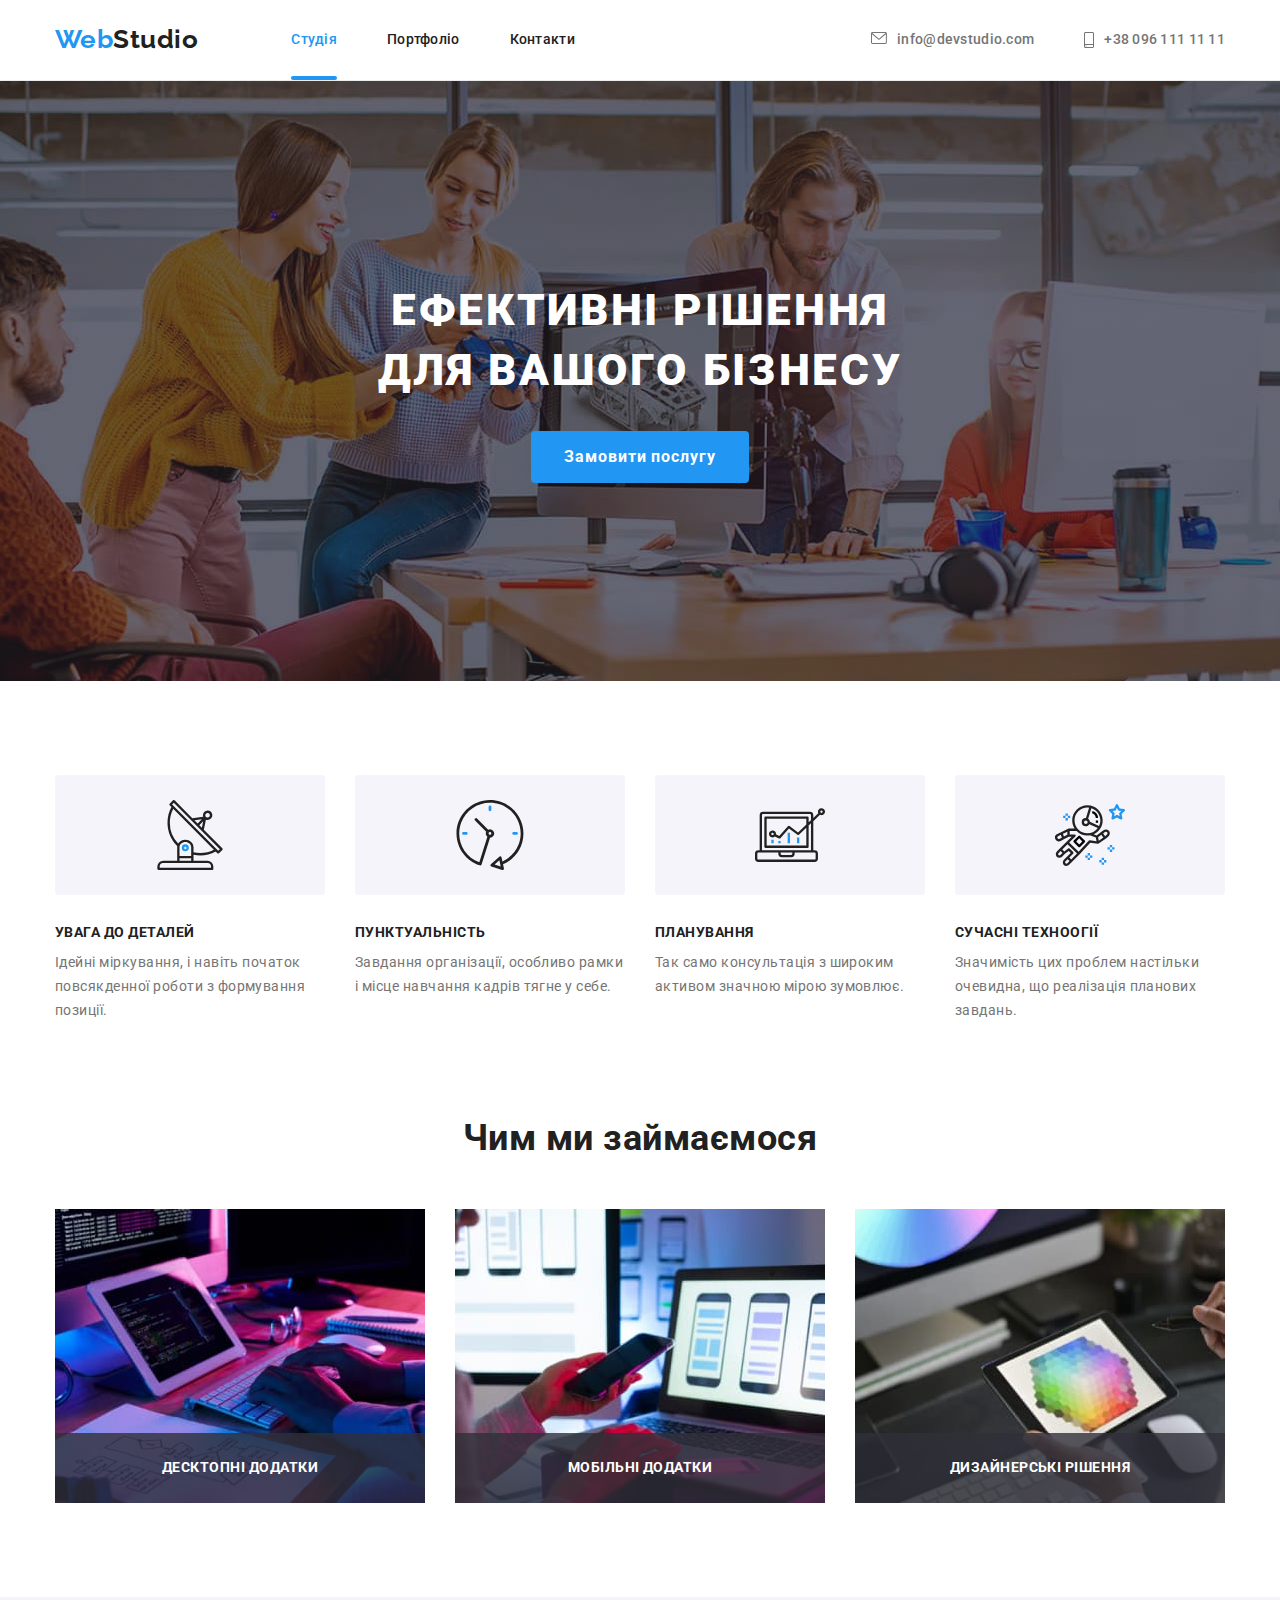
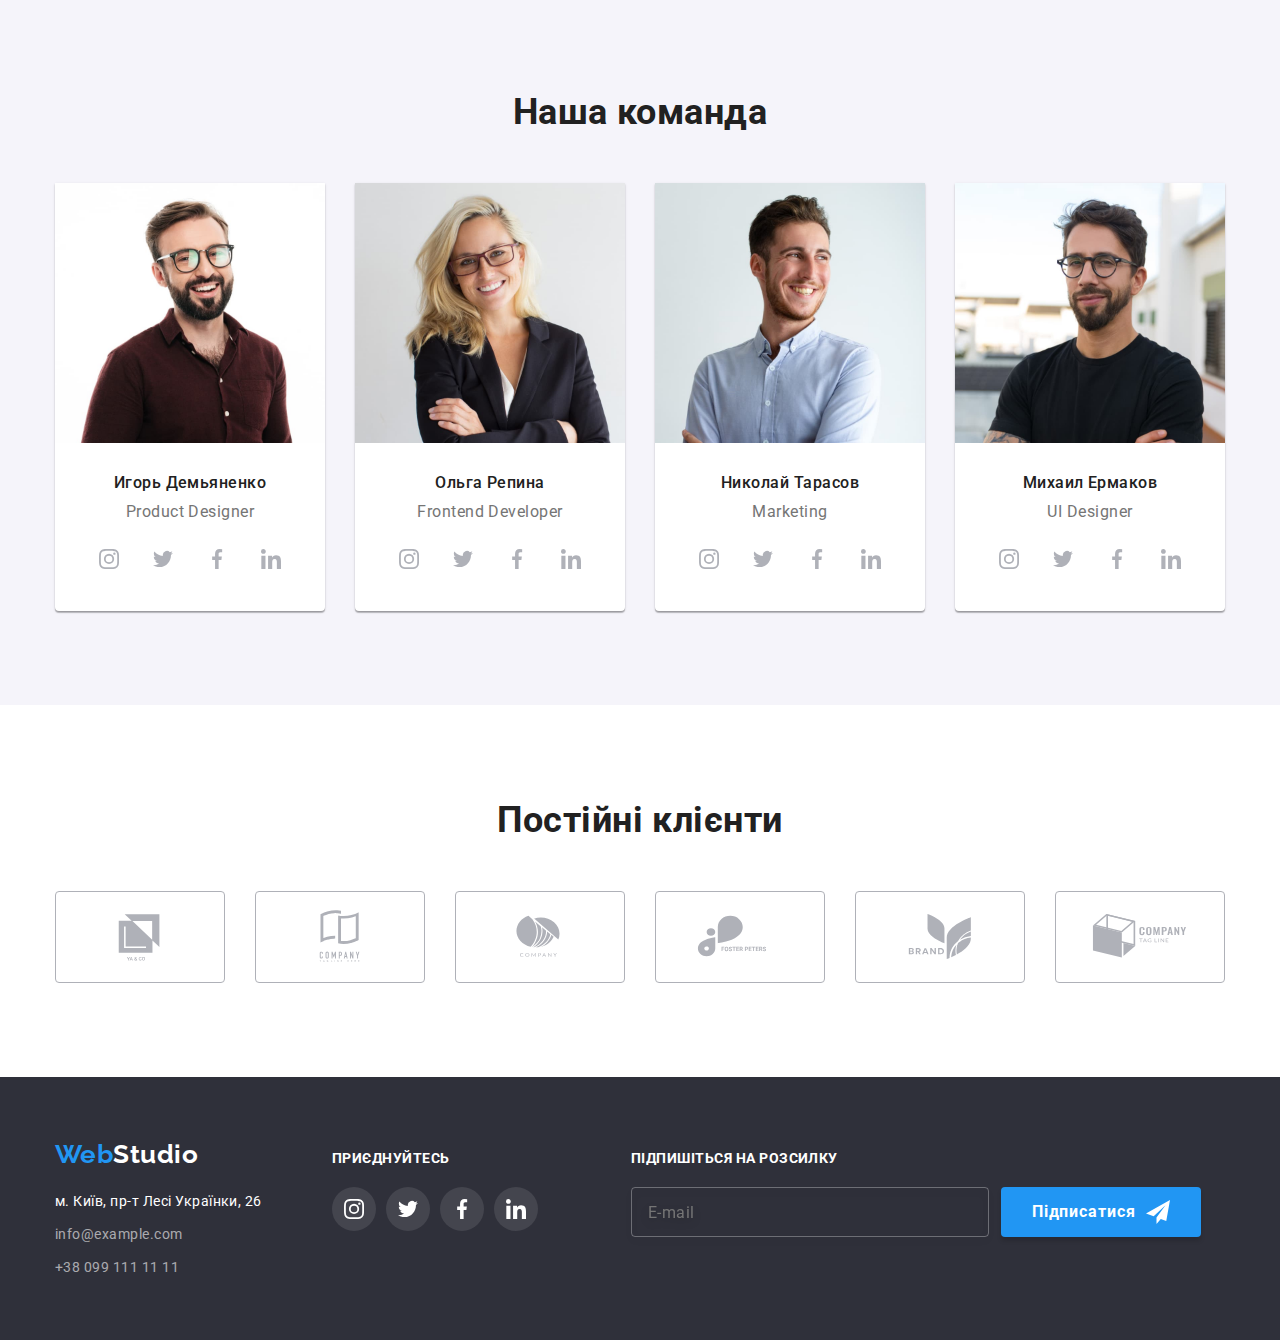
==== index.html @ b951df34 "adds files to HW07" ====
<!DOCTYPE html>
<html lang="uk">
  <head>
    <meta charset="UTF-8" />
    <meta http-equiv="X-UA-Compatible" content="IE=edge" />
    <meta name="viewport" content="width=device-width, initial-scale=1.0" />
    <title>Document</title>

    <link rel="preconnect" href="https://fonts.googleapis.com" />
    <link rel="preconnect" href="https://fonts.gstatic.com" crossorigin />
    <link
      href="https://fonts.googleapis.com/css2?family=Raleway:wght@700&family=Roboto:wght@400;500;700;900&display=swap"
      rel="stylesheet"
    />
    <link
      rel="stylesheet"
      href="https://cdnjs.cloudflare.com/ajax/libs/modern-normalize/1.1.0/modern-normalize.min.css"
    />
    <link rel="stylesheet" href="./css/styles.css" />
  </head>
  <body>
    <!--Шапка-->
    <header class="page-header">
      <div class="container main-nav">
        <nav class="main-nav">
          <a href="./index.html" class="logo"
            >Web<span class="logo-head">Studio</span></a
          >
          <ul class="site-nav list">
            <li class="item relative">
              <a href="./index.html" class="link current">Студія</a>
            </li>
            <li class="item">
              <a href="./portfolio.html" class="link">Портфоліо</a>
            </li>
            <li class="item"><a href="" class="link">Контакти</a></li>
          </ul>
        </nav>

        <ul class="contacts-nav list">
          <li class="item">
            <a href="mailto:info@devstudio.com">
              <svg class="contacts-icon" width="16px" height="12px">
                <use href="./images/icons.svg#envelope"></use>
              </svg>

              info@devstudio.com</a
            >
          </li>
          <li class="item">
            <a href="tel:+380961111111">
              <svg class="contacts-icon" width="10px" height="16px">
                <use href="./images/icons.svg#smartphone"></use>
              </svg>
              +38 096 111 11 11</a
            >
          </li>
        </ul>
      </div>
    </header>

    <main>
      <!--Герой-->

      <section class="section-hero">
        <h1 class="hero-title">
          Ефективні рішення <br />
          для вашого бізнесу
        </h1>
        <button class="button" data-modal-open>Замовити послугу</button>
      </section>

      <!--Особенности-->
      <section class="section">
        <div class="container">
          <ul class="feature-list list">
            <li class="item">
              <div class="features-icon">
                <svg width="70px" height="70px">
                  <use
                    class="features-icon"
                    href="./images/icons.svg#antenna"
                  ></use>
                </svg>
              </div>
              <h3 class="features-title">Увага до деталей</h3>
              <p class="features-text">
                Ідейні міркування, і навіть початок повсякденної роботи з
                формування позиції.
              </p>
            </li>
            <li class="item">
              <div class="features-icon">
                <svg width="70px" height="70px">
                  <use
                    class="features-icon"
                    href="./images/icons.svg#clock"
                  ></use>
                </svg>
              </div>
              <h3 class="features-title">Пунктуальність</h3>
              <p class="features-text">
                Завдання організації, особливо рамки і місце навчання кадрів
                тягне у себе.
              </p>
            </li>
            <li class="item">
              <div class="features-icon">
                <svg width="70px" height="70px">
                  <use
                    class="features-icon"
                    href="./images/icons.svg#diagram"
                  ></use>
                </svg>
              </div>
              <h3 class="features-title">Планування</h3>
              <p class="features-text">
                Так само консультація з широким активом значною мірою зумовлює.
              </p>
            </li>
            <li class="item">
              <div class="features-icon">
                <svg width="70px" height="70px">
                  <use
                    class="features-icon"
                    href="./images/icons.svg#astronaut"
                  ></use>
                </svg>
              </div>
              <h3 class="features-title">Сучасні техноогії</h3>
              <p class="features-text">
                Значимість цих проблем настільки очевидна, що реалізація
                планових завдань.
              </p>
            </li>
          </ul>
        </div>
      </section>

      <!--Чем мы занимаемся-->
      <section class="container section">
        <h2 class="section-title">Чим ми займаємося</h2>
        <ul class="list images">
          <li class="thumb">
            <img src="./images/box1.jpg" alt="Верстка веб сайта" width="370" />
            <h3 class="thumb-text">Десктопні додатки</h3>
          </li>
          <li class="thumb">
            <img src="./images/box2.jpg" alt="Верстка приложения" width="370" />
            <h3 class="thumb-text">Мобільні додатки</h3>
          </li>
          <li class="thumb">
            <img src="./images/box3.jpg" alt="Веб дизайн" width="370" />
            <h3 class="thumb-text">Дизайнерські рішення</h3>
          </li>
        </ul>
      </section>

      <!--Наша команда-->
      <section class="section-team">
        <div class="container">
          <h2 class="section-title">Наша команда</h2>
          <ul class="feature-list list">
            <li class="card">
              <img src="./images/img1.jpg" alt="Игорь Демьяненко" width="270" />
              <div class="description">
                <h3 class="team-member">Игорь Демьяненко</h3>
                <p lang="en" class="occupation">Product Designer</p>
                <ul class="soc-links list">
                  <li class="soc-links-items">
                    <a href="" class="soc-links-link">
                      <svg class="soc-link-item" width="20px" height="20px">
                        <use href="./images/icons.svg#instagram"></use>
                      </svg>
                    </a>
                  </li>
                  <li class="soc-links-items">
                    <a href="" class="soc-links-link">
                      <svg class="soc-link-item" width="20px" height="20px">
                        <use href="./images/icons.svg#twitter"></use>
                      </svg>
                    </a>
                  </li>
                  <li class="soc-links-items">
                    <a href="" class="soc-links-link">
                      <svg class="soc-link-item" width="20px" height="20px">
                        <use href="./images/icons.svg#facebook"></use>
                      </svg>
                    </a>
                  </li>
                  <li class="soc-links-items">
                    <a href="" class="soc-links-link">
                      <svg class="soc-link-item" width="20px" height="20px">
                        <use href="./images/icons.svg#linkedin"></use>
                      </svg>
                    </a>
                  </li>
                </ul>
              </div>
            </li>
            <li class="card">
              <img src="./images/img2.jpg" alt="Ольга Репина" width="270" />
              <div class="description">
                <h3 class="team-member">Ольга Репина</h3>
                <p lang="en" class="occupation">Frontend Developer</p>
                <ul class="soc-links list">
                  <li class="soc-links-items">
                    <a href="" class="soc-links-link">
                      <svg class="soc-link-item" width="20px" height="20px">
                        <use href="./images/icons.svg#instagram"></use>
                      </svg>
                    </a>
                  </li>
                  <li class="soc-links-items">
                    <a href="" class="soc-links-link">
                      <svg class="soc-link-item" width="20px" height="20px">
                        <use href="./images/icons.svg#twitter"></use>
                      </svg>
                    </a>
                  </li>
                  <li class="soc-links-items">
                    <a href="" class="soc-links-link">
                      <svg class="soc-link-item" width="20px" height="20px">
                        <use href="./images/icons.svg#facebook"></use>
                      </svg>
                    </a>
                  </li>
                  <li class="soc-links-items">
                    <a href="" class="soc-links-link">
                      <svg class="soc-link-item" width="20px" height="20px">
                        <use href="./images/icons.svg#linkedin"></use>
                      </svg>
                    </a>
                  </li>
                </ul>
              </div>
            </li>
            <li class="card">
              <img src="./images/img3.jpg" alt="Николай Тарасов" width="270" />
              <div class="description">
                <h3 class="team-member">Николай Тарасов</h3>
                <p lang="en" class="occupation">Marketing</p>
                <ul class="soc-links list">
                  <li class="soc-links-items">
                    <a href="" class="soc-links-link">
                      <svg class="soc-link-item" width="20px" height="20px">
                        <use href="./images/icons.svg#instagram"></use>
                      </svg>
                    </a>
                  </li>
                  <li class="soc-links-items">
                    <a href="" class="soc-links-link">
                      <svg class="soc-link-item" width="20px" height="20px">
                        <use href="./images/icons.svg#twitter"></use>
                      </svg>
                    </a>
                  </li>
                  <li class="soc-links-items">
                    <a href="" class="soc-links-link">
                      <svg class="soc-link-item" width="20px" height="20px">
                        <use href="./images/icons.svg#facebook"></use>
                      </svg>
                    </a>
                  </li>
                  <li class="soc-links-items">
                    <a href="" class="soc-links-link">
                      <svg class="soc-link-item" width="20px" height="20px">
                        <use href="./images/icons.svg#linkedin"></use>
                      </svg>
                    </a>
                  </li>
                </ul>
              </div>
            </li>
            <li class="card">
              <img src="./images/img4.jpg" alt="Михаил Ермаков" width="270" />
              <div class="description">
                <h3 class="team-member">Михаил Ермаков</h3>
                <p lang="en" class="occupation">UI Designer</p>
                <ul class="soc-links list">
                  <li class="soc-links-items">
                    <a href="" class="soc-links-link">
                      <svg class="soc-link-item" width="20px" height="20px">
                        <use href="./images/icons.svg#instagram"></use>
                      </svg>
                    </a>
                  </li>
                  <li class="soc-links-items">
                    <a href="" class="soc-links-link">
                      <svg class="soc-link-item" width="20px" height="20px">
                        <use href="./images/icons.svg#twitter"></use>
                      </svg>
                    </a>
                  </li>
                  <li class="soc-links-items">
                    <a href="" class="soc-links-link">
                      <svg class="soc-link-item" width="20px" height="20px">
                        <use href="./images/icons.svg#facebook"></use>
                      </svg>
                    </a>
                  </li>
                  <li class="soc-links-items">
                    <a href="" class="soc-links-link">
                      <svg class="soc-link-item" width="20px" height="20px">
                        <use href="./images/icons.svg#linkedin"></use>
                      </svg>
                    </a>
                  </li>
                </ul>
              </div>
            </li>
          </ul>
        </div>
      </section>
    </main>
    <!-- Постійні клієнти -->
    <section class="container section-client">
      <h2 class="section-title">Постійні клієнти</h2>
      <ul class="list client-logo">
        <li class="client-logo-item">
          <a href="" class="client-logo-link">
            <svg class="client-logo" width="106px" height="60px">
              <use href="./images/icons.svg#Logo-1"></use>
            </svg>
          </a>
        </li>
        <li class="client-logo-item">
          <a href="" class="client-logo-link">
            <svg class="client-logo" width="106px" height="60px">
              <use href="./images/icons.svg#Logo-2"></use>
            </svg>
          </a>
        </li>
        <li class="client-logo-item">
          <a href="" class="client-logo-link">
            <svg class="client-logo" width="106px" height="60px">
              <use href="./images/icons.svg#Logo-3"></use>
            </svg>
          </a>
        </li>
        <li class="client-logo-item">
          <a href="" class="client-logo-link">
            <svg class="client-logo" width="106px" height="60px">
              <use href="./images/icons.svg#Logo-4"></use>
            </svg>
          </a>
        </li>
        <li class="client-logo-item">
          <a href="" class="client-logo-link">
            <svg class="client-logo" width="106px" height="60px">
              <use href="./images/icons.svg#Logo-5"></use>
            </svg>
          </a>
        </li>
        <li class="client-logo-item">
          <a href="" class="client-logo-link">
            <svg class="client-logo" width="106px" height="60px">
              <use href="./images/icons.svg#Logo-6"></use>
            </svg>
          </a>
        </li>
      </ul>
    </section>
    <!--Футер-->
    <footer class="footer">
      <div class="container footer-items">
        <div class="contacts-list">
          <a href="./index.html" class="logo"
            >Web<span class="logo-footer">Studio</span></a
          >
          <address>
            <ul class="list">
              <li class="footer-address">
                <a
                  href="https://bit.ly/3pXMvUd"
                  target="_blank"
                  rel="noopener noreferrer"
                  class="address"
                  >м. Київ, пр-т Лесі Українки, 26</a
                >
              </li>
              <li class="contacts-footer list">
                <a href="mailto:info@example.com">info@example.com</a>
              </li>
              <li class="contacts-footer list">
                <a href="tel:+380991111111">+38 099 111 11 11</a>
              </li>
            </ul>
          </address>
        </div>

        <div class="social-list">
          <h3 class="join">приєднуйтесь</h3>
          <ul class="soc-links list">
            <li class="soc-links-items">
              <a href="" class="soc-links-link in-footer">
                <svg class="soc-link-item in-footer" width="20px" height="20px">
                  <use href="./images/icons.svg#instagram"></use>
                </svg>
              </a>
            </li>
            <li class="soc-links-items">
              <a href="" class="soc-links-link in-footer">
                <svg class="soc-link-item in-footer" width="20px" height="20px">
                  <use href="./images/icons.svg#twitter"></use>
                </svg>
              </a>
            </li>
            <li class="soc-links-items">
              <a href="" class="soc-links-link in-footer">
                <svg class="soc-link-item in-footer" width="20px" height="20px">
                  <use href="./images/icons.svg#facebook"></use>
                </svg>
              </a>
            </li>
            <li class="soc-links-items">
              <a href="" class="soc-links-link in-footer">
                <svg class="soc-link-item in-footer" width="20px" height="20px">
                  <use href="./images/icons.svg#linkedin"></use>
                </svg>
              </a>
            </li>
          </ul>
        </div>

        <div class="subscribe">
          <h3 class="join">Підпишіться на розсилку</h3>
          <div class="subscribe-field">
            <form action="e-mail">
              <input
                class="subscribe-email"
                type="email"
                name="e-mail"
                id="e-mail"
                placeholder="E-mail"
              />
            </form>
            <button class="confirmation-button" type="button">
              Підписатися
              <svg class="send-icon" width="24px" height="24px">
                <use href="./images/icons.svg#send"></use>
              </svg>
            </button>
          </div>
        </div>
      </div>
    </footer>

    <!-- модальне вікно -->

    <div class="backdrop is-hidden" data-modal>
      <div class="modal">
        <button type="button" class="modal-close" data-modal-close>
          <svg width="11px" height="11px">
            <use href="./images/icons.svg#icon-Vector-1"></use>
          </svg>
        </button>

        <p class="modal-title">Залиште свої дані, ми вам передзвонимо</p>
        <form class="modal-form">
          <div class="modal-field">
            <label class="modal-label" for="name">Ім'я</label>
            <div class="input-wrap">
              <input
                class="modal-input"
                type="text"
                name="name"
                id="name"
                placeholder="Ім'я"
              />
              <svg class="input-icon">
                <use href="./images/icons.svg#person-black" width="18px"></use>
              </svg>
            </div>
          </div>

          <div class="modal-field">
            <label class="modal-label" for="tel">Телефон</label>
            <div class="input-wrap">
              <input
                class="modal-input"
                type="tel"
                name="tel"
                id="tel"
                placeholder="Телефон"
              />
              <svg class="input-icon">
                <use href="./images/icons.svg#phone-black" width="18px"></use>
              </svg>
            </div>
          </div>

          <div class="modal-field">
            <label class="modal-label" for="mail">Пошта</label>
            <div class="input-wrap">
              <input
                class="modal-input"
                type="email"
                name="mail"
                id="mail"
                placeholder="Пошта"
              />
              <svg class="input-icon">
                <use href="./images/icons.svg#email-black" width="18px"></use>
              </svg>
            </div>
          </div>

          <div class="modal-field">
            <label class="modal-label" for="comment">Коментар</label>
            <textarea
              class="modal-text"
              name="comment"
              id="comment"
              cols="52"
              rows="10"
              placeholder="Введіть текст"
            ></textarea>
          </div>

          <div class="modal-confirmation">
            <input
              class="modal-check visually-hidden"
              type="checkbox"
              name="check"
              id="check"
              value="true"
            />
            <label class="confirmation" for="check">
              Погоджуюся з розсилкою та приймаю
              <a class="confirmation-link" href="">Умови договору</a></label
            >
          </div>
          <div class="modal-confirmation">
            <button class="confirmation-button" type="submit">
              Відправити
            </button>
          </div>
        </form>
      </div>
    </div>
    <script src="./js/modal.js"></script>
  </body>
</html>
---- css/styles.css ----
/* title COLORS 212121*/
/* text COLORS 757575*/
/* accent COLORS 2196F3*/
:root {
  --primary-text-color: #757575;
  --title-text-color: #212121;
  --accent-color: #2196f3;
  --background-color-main: #2f303a;
  --background-color-secondary: #f5f4fa;
}
body {
  color: var(--primary-text-color);
  font-family: Roboto, sans-serif;
  letter-spacing: 0.03em;
}

.list {
  list-style: none;
  text-decoration: none;
  margin: 0 0;
  padding-left: 0;
}
.logo {
  color: var(--accent-color);
  font-family: "Raleway";
  font-weight: 700;
  font-size: 26px;
  line-height: 1.2;
  text-decoration: none;
}
.logo-head {
  color: var(--title-text-color);
}
/* Site Nav */
.container {
  width: 1200px;
  margin-left: auto;
  margin-right: auto;
  padding-left: 15px;
  padding-right: 15px;
}
.main-nav {
  display: flex;
  align-items: center;
}

.site-nav {
  display: flex;
  margin-left: 93px;
}
.site-nav .item:not(:last-child) {
  margin-right: 50px;
}
.site-nav .link {
  display: block;
  padding: 32px 0;

  color: var(--title-text-color);

  font-weight: 500;
  font-size: 14px;
  line-height: 1.14;
  letter-spacing: 0.02em;
  text-decoration: none;

  transition: color 250ms cubic-bezier(0.4, 0, 0.2, 1);
}
.site-nav .link:hover,
.site-nav .link:focus {
  color: var(--accent-color);
}
.link.current {
  color: var(--accent-color);
}
.item {
  position: relative;
}
.current::after {
  content: "";
  position: absolute;
  bottom: 0;
  left: 0;
  height: 4px;
  width: 100%;
  border-radius: 2px;
  background-color: var(--accent-color);
}
.contacts-nav {
  display: flex;
  margin-left: auto;
}
.contacts-nav .item:not(:last-child) {
  margin-right: 50px;
}
.contacts-nav a {
  color: var(--primary-text-color);
  display: flex;
  font-weight: 500;
  font-size: 14px;
  line-height: 1.14;
  letter-spacing: 0.02em;
  text-decoration: none;
  transition: color 250ms cubic-bezier(0.4, 0, 0.2, 1);
}
.contacts-nav a:hover,
.contacts-nav a:focus {
  color: var(--accent-color);
}
.contacts-icon {
  fill: currentColor;
  margin-right: 10px;
}
.page-header {
  border-bottom: 1px solid #ececec;
}
/* Герой */
.section-hero {
  background-color: var(--background-color-main);
  background-image: linear-gradient(
      to right,
      rgba(47, 48, 58, 0.4),
      rgba(47, 48, 58, 0.4)
    ),
    url(../images/bg\ image.jpg);
  background-size: cover;
  background-repeat: no-repeat;
  background-position: center;
  height: 600px;
  max-width: 1600px;
  margin: 0 auto;
  text-align: center;
  padding: 200px 0;
}

.hero-title {
  color: #ffffff;

  font-weight: 900;
  font-size: 44px;
  line-height: 1.36;
  letter-spacing: 0.06em;
  text-transform: uppercase;
  margin-top: 0;
  margin-bottom: 30px;
}

.button {
  display: inline-block;
  min-width: 200px;
  border: 1px solid transparent;
  border-radius: 4px;

  padding: 10px 32px;
  color: #ffffff;
  background-color: var(--accent-color);
  font-family: inherit;
  font-weight: 700;
  font-size: 16px;
  line-height: 1.9;
  letter-spacing: 0.06em;
  text-align: center;

  transition: background-color 250ms cubic-bezier(0.4, 0, 0.2, 1);
}
.button:hover {
  background-color: #188ce8;
}

/* Особенности */
.section {
  padding-top: 94px;
}
.feature-list {
  display: flex;
  flex-wrap: wrap;
}
.feature-list .item {
  width: calc((100% - 90px) / 4);
  margin-right: 30px;
}
.feature-list .item:nth-child(4n) {
  margin-right: 0px;
}

.features-title {
  color: var(--title-text-color);

  font-weight: 700;
  font-size: 14px;
  line-height: 1.14;

  text-transform: uppercase;
  margin-top: 0px;
  margin-bottom: 10px;
}
.features-icon {
  display: flex;
  align-items: center;
  justify-content: center;
  height: 120px;
  width: 270px;
  background: #f5f4fa;
  border-radius: 4px;
  margin-bottom: 30px;
}

.features-text {
  font-size: 14px;
  line-height: 1.71;
  margin-top: 0;
  margin-bottom: 0px;
}

/* Чем мы занимаемся */

.section-title {
  color: var(--title-text-color);
  text-align: center;
  font-weight: 700;
  font-size: 36px;
  line-height: 1.17;
  margin-top: 0px;
  margin-bottom: 50px;
}
.images {
  display: flex;
  justify-content: space-between;
  margin-bottom: 94px;
}
.thumb {
  position: relative;
}
.thumb-text {
  position: absolute;
  bottom: 0;

  width: 100%;
  height: 70px;
  margin: 0;
  text-transform: uppercase;
  font-size: 14px;
  line-height: 1.14;

  color: #ffffff;
  background-color: rgba(47, 48, 58, 0.8);
  display: flex;
  justify-content: center;
  align-items: center;
}

/* Наша команда */

.section-team {
  background-color: var(--background-color-secondary);
  padding: 94px 0;
}

.card {
  background-color: #fff;
  width: calc((100% - 90px) / 4);
  margin-right: 30px;
  margin-bottom: 0px;
  border-radius: 0px 0px 4px 4px;
  box-shadow: 0px 1px 3px rgba(0, 0, 0, 0.12), 0px 1px 1px rgba(0, 0, 0, 0.14),
    0px 2px 1px rgba(0, 0, 0, 0.2);
}
.card:nth-child(4n) {
  margin-right: 0px;
}
.description {
  padding-top: 30px;
  padding-bottom: 30px;
  text-align: center;
}
.team-member {
  color: var(--title-text-color);
  font-weight: 500;
  font-size: 16px;
  line-height: 1.19;

  margin-top: 0px;
  margin-bottom: 10px;
}
.occupation {
  font-size: 16px;
  line-height: 1.19;

  margin-top: 0;
  margin-bottom: 16px;
}
.soc-links {
  display: flex;
  justify-content: center;
}
.soc-links-items:not(:last-child) {
  margin-right: 10px;
}
.soc-links-link {
  width: 44px;
  height: 44px;
  border-radius: 50%;
  display: flex;
  align-items: center;
  justify-content: center;
  color: #afb1b8;

  transition: background-color 250ms cubic-bezier(0.4, 0, 0.2, 1),
    color 250ms cubic-bezier(0.4, 0, 0.2, 1);
}

.soc-links-link:hover,
.soc-links-link:focus {
  background-color: var(--accent-color);
  color: #fff;
}

.soc-link-item {
  fill: currentColor;
}

/* Постійні клієнти */
.section-client {
  padding: 94px 0;
}
.client-logo {
  display: flex;
  justify-content: center;
}

.client-logo-item:not(:last-child) {
  margin-right: 30px;
}

.client-logo-link {
  background-color: #fff;
  width: 170px;
  height: 92px;
  border: 1px solid #afb1b8;
  border-radius: 4px;
  display: flex;
  align-items: center;
  justify-content: center;
  color: #afb1b8;
  transition: color 250ms cubic-bezier(0.4, 0, 0.2, 1),
    border 250ms cubic-bezier(0.4, 0, 0.2, 1);
}
.client-logo-link:hover,
.client-logo-link:focus {
  color: var(--accent-color);
  border: 1px solid var(--accent-color);
}
.client-logo {
  fill: currentColor;
}
/* Футер */

.footer {
  background-color: var(--background-color-main);
  padding-top: 60px;
  padding-bottom: 60px;
}
.footer-items {
  display: flex;
  align-items: baseline;
}
.contacts-list {
  margin-right: 70px;
}
.logo-footer {
  color: #ffffff;
  padding-bottom: 20px;
}
.soc-links-items {
  display: flex;
}
.address,
.contacts-footer a {
  font-style: normal;
  font-size: 14px;
  line-height: 1.71;
  text-decoration: none;
}
.address {
  color: #ffffff;
  display: block;
}
.footer-address {
  margin-top: 20px;
}
.contacts-footer a {
  color: rgba(255, 255, 255, 0.6);
  display: block;
  margin-top: 9px;
}
.join {
  font-weight: 700;
  font-size: 14px;
  line-height: 1.14;

  text-transform: uppercase;
  color: #ffffff;

  margin-bottom: 20px;
}
.soc-links-link.in-footer {
  background-color: rgba(255, 255, 255, 0.1);
}
.soc-links-link.in-footer:hover,
.soc-links-link.in-footer:focus {
  background-color: var(--accent-color);
}
.soc-link-item.in-footer {
  fill: #ffffff;
}
.social-list {
  margin-right: 93px;
}
.subscribe-field {
  display: flex;
  justify-content: center;
  text-align: center;
}
.subscribe-email {
  width: 358px;
  height: 50px;
  border: 1px solid rgba(255, 255, 255, 0.3);
  filter: drop-shadow(0px 4px 4px rgba(0, 0, 0, 0.15));
  border-radius: 4px;
  background-color: inherit;
  padding: 15px 16px;
  margin-right: 12px;
  color: rgba(255, 255, 255, 0.6);
  font-size: 16px;
  line-height: 1.25;
  letter-spacing: 0.03em;
}
.subscribe button {
  display: flex;
  justify-content: center;
  align-items: center;
}
.send-icon {
  margin-left: 10px;
}

/* Модальне вікно */
.modal-title {
  font-family: Roboto;
  font-weight: 700;
  font-size: 20px;
  line-height: 1.172;
  color: #212121;
  text-align: center;
  margin-top: 0;
  margin-bottom: 12px;
}
.modal-input {
  width: 100%;
  height: 40px;
  border: 1px solid rgba(33, 33, 33, 0.2);
  border-radius: 4px;
  padding-left: 42px;
  outline: none;
  color: #212121;
  transition: border-color 250ms cubic-bezier(0.4, 0, 0.2, 1), fill 250ms cubic-bezier(0.4, 0, 0.2, 1);
}

.modal-input::placeholder {
  font-size: 12px;
  line-height: 1.166;
  letter-spacing: 0.01em;
  color: rgba(117, 117, 117, 0.5);
}
.modal-input:hover + .input-icon,
.modal-input:focus + .input-icon {
  fill: var(--accent-color);
}
.modal-input:hover,
.modal-input:focus {
  border-color: var(--accent-color);
}

.modal-field {
  margin-bottom: 10px;
}
.input-wrap {
  position: relative;
}
.modal-label {
  font-size: 12px;
  line-height: 1.166;
  margin-bottom: 4px;
  display: block;
}
.input-icon {
  position: absolute;
  height: 100%;
  width: 18px;
  left: 15px;
}

.modal-text {
  width: 100%;
  height: 120px;
  border: 1px solid rgba(33, 33, 33, 0.2);
  border-radius: 4px;
  resize: none;
  padding: 12px 16px;
  font: Roboto;

  font-size: 12px;
  line-height: 1.166;
  letter-spacing: 0.01em;
  outline: none;
  color: rgba(117, 117, 117, 0.5);
  transition: border-color 250ms cubic-bezier(0.4, 0, 0.2, 1);
}
.modal-text:focus,
.modal-text:hover {
  border-color: var(--accent-color);
}
.confirmation-link {
  color: var(--accent-color);
  padding-left: 4px;
}
.confirmation {
  display: flex;
  align-items: center;
  justify-content: center;
  font: Roboto;
  font-size: 14px;
  line-height: 1.714;
  letter-spacing: 0.03em;

  color: #757575;
}
.modal-check:checked + .confirmation::before {
  background-color: var(--accent-color);
  border: none;
  background-image: url(../images/Vector\ \(1\).svg);
  background-repeat: no-repeat;
  background-position: center;
}
.confirmation::before {
  content: "";
  width: 16px;
  height: 15px;
  border: 2px solid #212121;
  border-radius: 2px;
  margin-right: 9px;
}
.modal-confirmation {
  margin-top: 20px;
 
}
.confirmation-button {
  text-align: center;
  width: 200px;
  height: 50px;
  font-weight: 700;
  font-size: 16px;
  line-height: 1.875;
  letter-spacing: 0.06em;
  background-color: var(--accent-color);
  color: #fff;

  box-shadow: 0px 4px 4px rgba(0, 0, 0, 0.15);
  border: 1px solid transparent;
  border-radius: 4px;
}
.modal-confirmation {
  text-align: center;
}

.backdrop {
  position: absolute;
  top: 0;
  width: 100vw;
  height: 100vh;
  background-color: rgba(0, 0, 0, 0.2);
  transition: opacity 250ms cubic-bezier(0.4, 0, 0.2, 1),
    visibility 250ms cubic-bezier(0.4, 0, 0.2, 1);
}
.backdrop.is-hidden .modal {
  transform: translate(-50%, -50%) scale(0);
}
.modal {
  width: 528px;
  min-height: 581px;
  background-color: #ffffff;
  box-shadow: 0px 1px 3px rgba(0, 0, 0, 0.12), 0px 1px 1px rgba(0, 0, 0, 0.14),
    0px 2px 1px rgba(0, 0, 0, 0.2);
  border-radius: 4px;
  position: absolute;
  top: 50%;
  left: 50%;

  transform: translate(-50%, -50%) scale(1);
  transition: transform 250ms cubic-bezier(0.4, 0, 0.2, 1);

  padding: 40px;
}
.modal-close {
  width: 30px;
  height: 30px;
  background-color: #ffffff;
  border-radius: 50%;
  border: 1px solid rgba(0, 0, 0, 0.1);
  position: absolute;
  top: 8px;
  right: 8px;
  transition: fill 250ms cubic-bezier(0.4, 0, 0.2, 1);
}
.modal-close:hover,
.modal-close:focus {
  fill: var(--accent-color);
  cursor: pointer;
}

.is-hidden {
  opacity: 0;
  visibility: hidden;
  pointer-events: none;
}
/* -----------Портфолио------------- */

.visually-hidden {
  position: absolute;
  width: 1px;
  height: 1px;
  margin: -1px;
  border: 0;
  padding: 0;
  white-space: nowrap;
  clip-path: inset(100%);
  clip: rect(0 0 0 0);
  overflow: hidden;
}

.filter.list {
  margin-bottom: 50px;
  justify-content: center;
}
.filter-button {
  margin-right: 8px;
}
.filter button {
  color: var(--title-text-color);
  background-color: var(--background-color-secondary);
  font-family: inherit;
  font-weight: 500;
  font-size: 16px;
  line-height: 1.62;
  letter-spacing: 0.03em;

  display: inline-block;
  border: 1px solid transparent;
  border-radius: 4px;
  padding: 6px 22px;

  transition: background-color 250ms cubic-bezier(0.4, 0, 0.2, 1),
    color 250ms cubic-bezier(0.4, 0, 0.2, 1),
    box-shadow 250ms cubic-bezier(0.4, 0, 0.2, 1);
}

.filter button:hover,
.filter button:focus {
  color: #ffffff;
  background-color: var(--accent-color);
  cursor: pointer;
  box-shadow: 0px 3px 1px rgba(0, 0, 0, 0.1), 0px 1px 2px rgba(0, 0, 0, 0.08),
    0px 2px 2px rgba(0, 0, 0, 0.12);
}

.works-list {
  display: flex;
  flex-wrap: wrap;
}
img {
  display: block;
}
.works-card {
  width: calc((100% - 60px) / 3);
  margin-right: 30px;
  margin-bottom: 30px;
  border: 1px solid #eeeeee;
  transition: box-shadow 250ms cubic-bezier(0.4, 0, 0.2, 1);
}
.works-card:hover,
.works-card:focus {
  box-shadow: 0px 1px 1px rgba(0, 0, 0, 0.12), 0px 4px 4px rgba(0, 0, 0, 0.06),
    1px 4px 6px rgba(0, 0, 0, 0.16);
}
.works-card:nth-child(3n) {
  margin-right: 0;
}
.works-card:nth-last-child(-n + 3) {
  margin-bottom: 94px;
}
.thumb {
  overflow: hidden;
}
.card-text {
  position: absolute;
  width: 100%;
  height: 100%;
  top: 0;
  left: 0;
  margin: 0;
  padding-left: 24px;
  padding-right: 24px;

  display: flex;
  align-items: center;

  font-size: 18px;
  line-height: 1.555;
  color: #ffffff;
  background-color: var(--accent-color);

  pointer-events: none;
  transform: translateY(100%);
  overflow: auto;
  transition: transform 250ms cubic-bezier(0.4, 0, 0.2, 1);
}

.works-card:hover .card-text {
  transform: translateY(0);
}

.works-description {
  padding-top: 20px;
  padding-bottom: 20px;
  padding-left: 24px;
}
.works-title {
  color: var(--title-text-color);
  font-weight: 700;
  font-size: 18px;
  line-height: 2;
  letter-spacing: 0.06em;
  margin-top: 0;
  margin-bottom: 4px;
}
.works-type {
  font-size: 16px;
  line-height: 1.87;
  margin-top: 0;
  margin-bottom: 0;
}
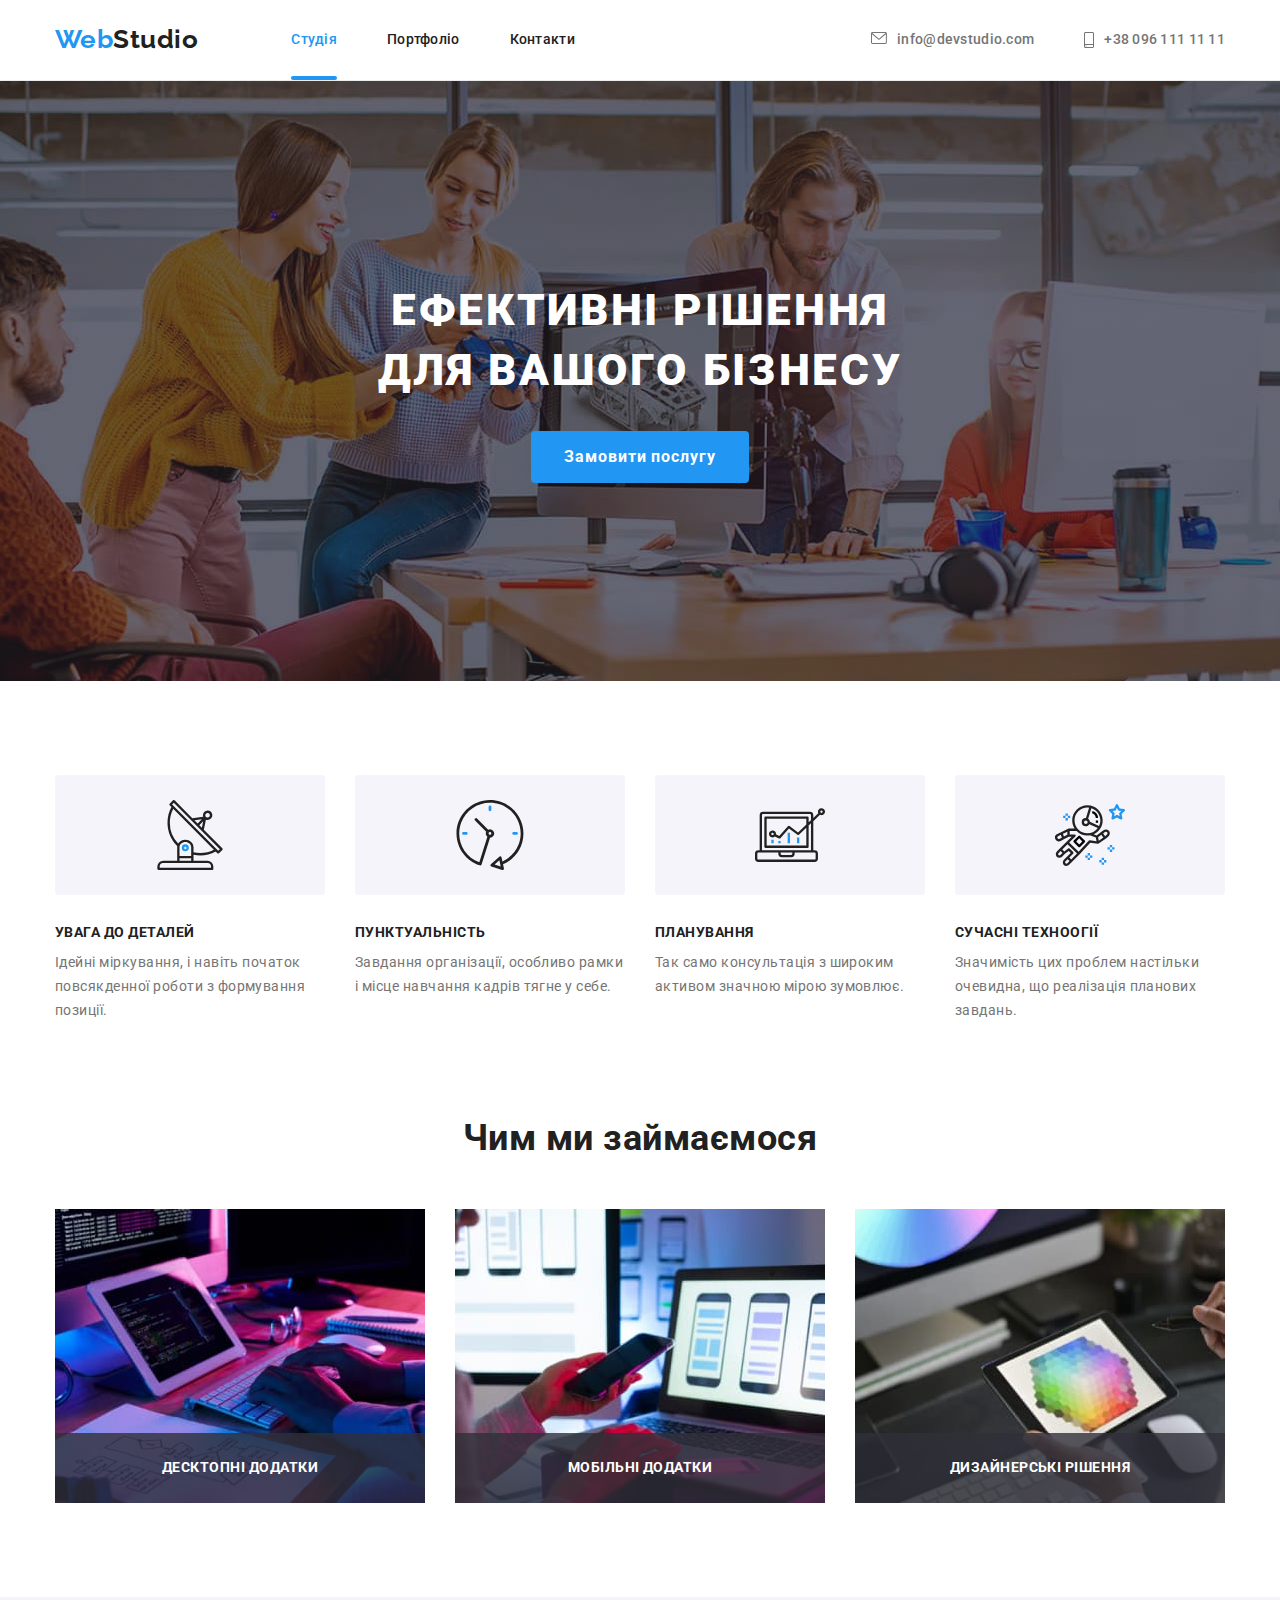
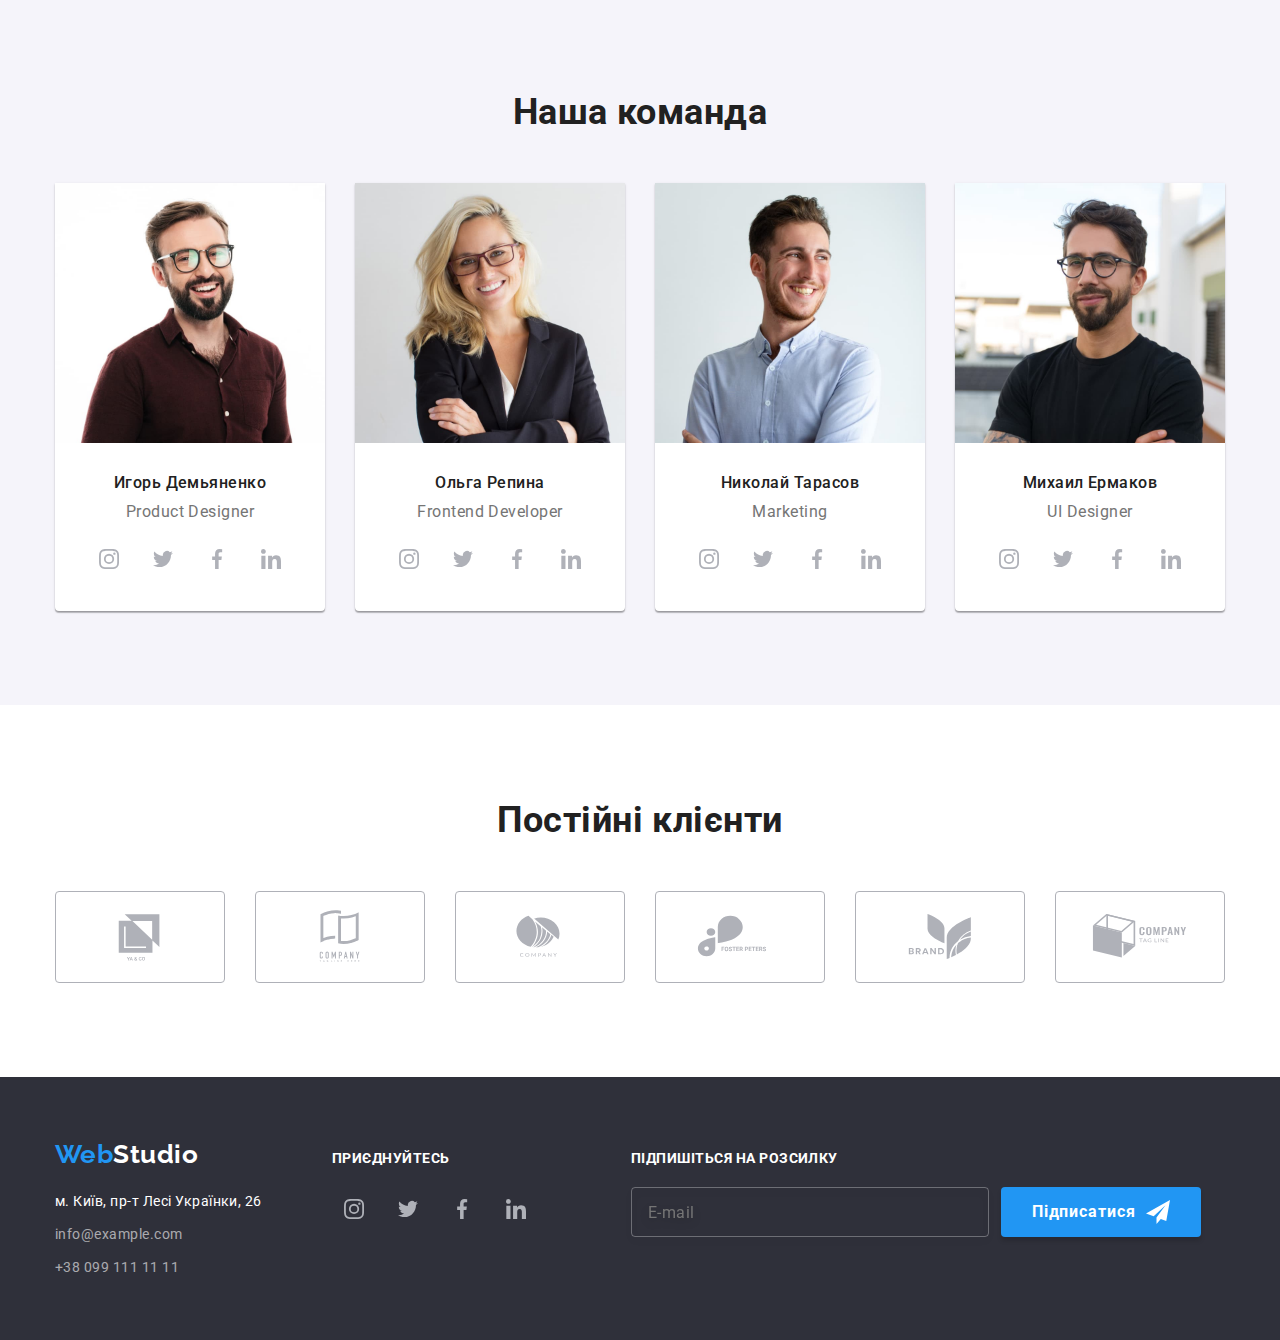
==== commit fedb2a96: "adds scss" ====
--- a/index.html
+++ b/index.html
@@ -16,40 +16,41 @@
       rel="stylesheet"
       href="https://cdnjs.cloudflare.com/ajax/libs/modern-normalize/1.1.0/modern-normalize.min.css"
     />
-    <link rel="stylesheet" href="./css/styles.css" />
+
+    <link rel="stylesheet" href="./css/main.min.css" />
   </head>
   <body>
     <!--Шапка-->
     <header class="page-header">
-      <div class="container main-nav">
-        <nav class="main-nav">
+      <div class="container navigation">
+        <nav class="navigation">
           <a href="./index.html" class="logo"
             >Web<span class="logo-head">Studio</span></a
           >
-          <ul class="site-nav list">
-            <li class="item relative">
-              <a href="./index.html" class="link current">Студія</a>
-            </li>
-            <li class="item">
-              <a href="./portfolio.html" class="link">Портфоліо</a>
-            </li>
-            <li class="item"><a href="" class="link">Контакти</a></li>
+          <ul class="navigation__site list">
+            <li class="navigation__item relative">
+              <a href="./index.html" class="navigation__link current">Студія</a>
+            </li>
+            <li class="navigation__item">
+              <a href="./portfolio.html" class="navigation__link">Портфоліо</a>
+            </li>
+            <li class="navigation__item"><a href="" class="navigation__link">Контакти</a></li>
           </ul>
         </nav>
 
-        <ul class="contacts-nav list">
-          <li class="item">
-            <a href="mailto:info@devstudio.com">
-              <svg class="contacts-icon" width="16px" height="12px">
+        <ul class="contacts list">
+          <li class="contacts__item">
+            <a class="contacts__link" href="mailto:info@devstudio.com">
+              <svg class="contacts__icon" width="16px" height="12px">
                 <use href="./images/icons.svg#envelope"></use>
               </svg>
 
               info@devstudio.com</a
             >
           </li>
-          <li class="item">
-            <a href="tel:+380961111111">
-              <svg class="contacts-icon" width="10px" height="16px">
+          <li class="contacts__item">
+            <a class="contacts__link" href="tel:+380961111111">
+              <svg class="contacts__icon" width="10px" height="16px">
                 <use href="./images/icons.svg#smartphone"></use>
               </svg>
               +38 096 111 11 11</a
@@ -72,63 +73,63 @@
 
       <!--Особенности-->
       <section class="section">
-        <div class="container">
-          <ul class="feature-list list">
-            <li class="item">
-              <div class="features-icon">
+        <div class="features container">
+          <ul class="features__list list">
+            <li class="features__item">
+              <div class="features__icon">
                 <svg width="70px" height="70px">
                   <use
-                    class="features-icon"
+                    class="features__icon"
                     href="./images/icons.svg#antenna"
                   ></use>
                 </svg>
               </div>
-              <h3 class="features-title">Увага до деталей</h3>
-              <p class="features-text">
+              <h3 class="features__title">Увага до деталей</h3>
+              <p class="features__text">
                 Ідейні міркування, і навіть початок повсякденної роботи з
                 формування позиції.
               </p>
             </li>
-            <li class="item">
-              <div class="features-icon">
+            <li class="features__item">
+              <div class="features__icon">
                 <svg width="70px" height="70px">
                   <use
-                    class="features-icon"
+                    class="features__icon"
                     href="./images/icons.svg#clock"
                   ></use>
                 </svg>
               </div>
-              <h3 class="features-title">Пунктуальність</h3>
-              <p class="features-text">
+              <h3 class="features__title">Пунктуальність</h3>
+              <p class="features__text">
                 Завдання організації, особливо рамки і місце навчання кадрів
                 тягне у себе.
               </p>
             </li>
-            <li class="item">
-              <div class="features-icon">
+            <li class="features__item">
+              <div class="features__icon">
                 <svg width="70px" height="70px">
                   <use
-                    class="features-icon"
+                    class="features__icon"
                     href="./images/icons.svg#diagram"
                   ></use>
                 </svg>
               </div>
-              <h3 class="features-title">Планування</h3>
-              <p class="features-text">
+              <h3 class="features__title">Планування</h3>
+              <p class="features__text">
                 Так само консультація з широким активом значною мірою зумовлює.
               </p>
             </li>
-            <li class="item">
-              <div class="features-icon">
+            <li class="features__item">
+              <div class="features__icon">
                 <svg width="70px" height="70px">
                   <use
-                    class="features-icon"
+                    class="features__icon"
                     href="./images/icons.svg#astronaut"
                   ></use>
                 </svg>
               </div>
-              <h3 class="features-title">Сучасні техноогії</h3>
-              <p class="features-text">
+              <h3 class="features__title">Сучасні техноогії</h3>
+              <p class="features__text">
                 Значимість цих проблем настільки очевидна, що реалізація
                 планових завдань.
               </p>
@@ -158,39 +159,39 @@
 
       <!--Наша команда-->
       <section class="section-team">
-        <div class="container">
+        <div class="team container">
           <h2 class="section-title">Наша команда</h2>
-          <ul class="feature-list list">
-            <li class="card">
+          <ul class="features__list list">
+            <li class="team__card">
               <img src="./images/img1.jpg" alt="Игорь Демьяненко" width="270" />
               <div class="description">
-                <h3 class="team-member">Игорь Демьяненко</h3>
-                <p lang="en" class="occupation">Product Designer</p>
-                <ul class="soc-links list">
-                  <li class="soc-links-items">
-                    <a href="" class="soc-links-link">
-                      <svg class="soc-link-item" width="20px" height="20px">
+                <h3 class="description__member">Игорь Демьяненко</h3>
+                <p lang="en" class="description__occupation">Product Designer</p>
+                <ul class="social list">
+                  <li class="social__items">
+                    <a href="" class="social__link">
+                      <svg class="social__image" width="20px" height="20px">
                         <use href="./images/icons.svg#instagram"></use>
                       </svg>
                     </a>
                   </li>
-                  <li class="soc-links-items">
-                    <a href="" class="soc-links-link">
-                      <svg class="soc-link-item" width="20px" height="20px">
+                  <li class="social__items">
+                    <a href="" class="social__link">
+                      <svg class="social__image" width="20px" height="20px">
                         <use href="./images/icons.svg#twitter"></use>
                       </svg>
                     </a>
                   </li>
-                  <li class="soc-links-items">
-                    <a href="" class="soc-links-link">
-                      <svg class="soc-link-item" width="20px" height="20px">
+                  <li class="social__items">
+                    <a href="" class="social__link">
+                      <svg class="social__image" width="20px" height="20px">
                         <use href="./images/icons.svg#facebook"></use>
                       </svg>
                     </a>
                   </li>
-                  <li class="soc-links-items">
-                    <a href="" class="soc-links-link">
-                      <svg class="soc-link-item" width="20px" height="20px">
+                  <li class="social__items">
+                    <a href="" class="social__link">
+                      <svg class="social__image" width="20px" height="20px">
                         <use href="./images/icons.svg#linkedin"></use>
                       </svg>
                     </a>
@@ -198,36 +199,36 @@
                 </ul>
               </div>
             </li>
-            <li class="card">
+            <li class="team__card">
               <img src="./images/img2.jpg" alt="Ольга Репина" width="270" />
               <div class="description">
-                <h3 class="team-member">Ольга Репина</h3>
-                <p lang="en" class="occupation">Frontend Developer</p>
-                <ul class="soc-links list">
-                  <li class="soc-links-items">
-                    <a href="" class="soc-links-link">
-                      <svg class="soc-link-item" width="20px" height="20px">
+                <h3 class="description__member">Ольга Репина</h3>
+                <p lang="en" class="description__occupation">Frontend Developer</p>
+                <ul class="social list">
+                  <li class="social__items">
+                    <a href="" class="social__link">
+                      <svg class="social__image" width="20px" height="20px">
                         <use href="./images/icons.svg#instagram"></use>
                       </svg>
                     </a>
                   </li>
-                  <li class="soc-links-items">
-                    <a href="" class="soc-links-link">
-                      <svg class="soc-link-item" width="20px" height="20px">
+                  <li class="social__items">
+                    <a href="" class="social__link">
+                      <svg class="social__image" width="20px" height="20px">
                         <use href="./images/icons.svg#twitter"></use>
                       </svg>
                     </a>
                   </li>
-                  <li class="soc-links-items">
-                    <a href="" class="soc-links-link">
-                      <svg class="soc-link-item" width="20px" height="20px">
+                  <li class="social__items">
+                    <a href="" class="social__link">
+                      <svg class="social__image" width="20px" height="20px">
                         <use href="./images/icons.svg#facebook"></use>
                       </svg>
                     </a>
                   </li>
-                  <li class="soc-links-items">
-                    <a href="" class="soc-links-link">
-                      <svg class="soc-link-item" width="20px" height="20px">
+                  <li class="social__items">
+                    <a href="" class="social__link">
+                      <svg class="social__image" width="20px" height="20px">
                         <use href="./images/icons.svg#linkedin"></use>
                       </svg>
                     </a>
@@ -235,36 +236,36 @@
                 </ul>
               </div>
             </li>
-            <li class="card">
+            <li class="team__card">
               <img src="./images/img3.jpg" alt="Николай Тарасов" width="270" />
               <div class="description">
-                <h3 class="team-member">Николай Тарасов</h3>
-                <p lang="en" class="occupation">Marketing</p>
-                <ul class="soc-links list">
-                  <li class="soc-links-items">
-                    <a href="" class="soc-links-link">
-                      <svg class="soc-link-item" width="20px" height="20px">
+                <h3 class="description__member">Николай Тарасов</h3>
+                <p lang="en" class="description__occupation">Marketing</p>
+                <ul class="social list">
+                  <li class="social__items">
+                    <a href="" class="social__link">
+                      <svg class="social__image" width="20px" height="20px">
                         <use href="./images/icons.svg#instagram"></use>
                       </svg>
                     </a>
                   </li>
-                  <li class="soc-links-items">
-                    <a href="" class="soc-links-link">
-                      <svg class="soc-link-item" width="20px" height="20px">
+                  <li class="social__items">
+                    <a href="" class="social__link">
+                      <svg class="social__image" width="20px" height="20px">
                         <use href="./images/icons.svg#twitter"></use>
                       </svg>
                     </a>
                   </li>
-                  <li class="soc-links-items">
-                    <a href="" class="soc-links-link">
-                      <svg class="soc-link-item" width="20px" height="20px">
+                  <li class="social__items">
+                    <a href="" class="social__link">
+                      <svg class="social__image" width="20px" height="20px">
                         <use href="./images/icons.svg#facebook"></use>
                       </svg>
                     </a>
                   </li>
-                  <li class="soc-links-items">
-                    <a href="" class="soc-links-link">
-                      <svg class="soc-link-item" width="20px" height="20px">
+                  <li class="social__items">
+                    <a href="" class="social__link">
+                      <svg class="social__image" width="20px" height="20px">
                         <use href="./images/icons.svg#linkedin"></use>
                       </svg>
                     </a>
@@ -272,36 +273,36 @@
                 </ul>
               </div>
             </li>
-            <li class="card">
+            <li class="team__card">
               <img src="./images/img4.jpg" alt="Михаил Ермаков" width="270" />
               <div class="description">
-                <h3 class="team-member">Михаил Ермаков</h3>
-                <p lang="en" class="occupation">UI Designer</p>
-                <ul class="soc-links list">
-                  <li class="soc-links-items">
-                    <a href="" class="soc-links-link">
-                      <svg class="soc-link-item" width="20px" height="20px">
+                <h3 class="description__member">Михаил Ермаков</h3>
+                <p lang="en" class="description__occupation">UI Designer</p>
+                <ul class="social list">
+                  <li class="social__items">
+                    <a href="" class="social__link">
+                      <svg class="social__image" width="20px" height="20px">
                         <use href="./images/icons.svg#instagram"></use>
                       </svg>
                     </a>
                   </li>
-                  <li class="soc-links-items">
-                    <a href="" class="soc-links-link">
-                      <svg class="soc-link-item" width="20px" height="20px">
+                  <li class="social__items">
+                    <a href="" class="social__link">
+                      <svg class="social__image" width="20px" height="20px">
                         <use href="./images/icons.svg#twitter"></use>
                       </svg>
                     </a>
                   </li>
-                  <li class="soc-links-items">
-                    <a href="" class="soc-links-link">
-                      <svg class="soc-link-item" width="20px" height="20px">
+                  <li class="social__items">
+                    <a href="" class="social__link">
+                      <svg class="social__image" width="20px" height="20px">
                         <use href="./images/icons.svg#facebook"></use>
                       </svg>
                     </a>
                   </li>
-                  <li class="soc-links-items">
-                    <a href="" class="soc-links-link">
-                      <svg class="soc-link-item" width="20px" height="20px">
+                  <li class="social__items">
+                    <a href="" class="social__link">
+                      <svg class="social__image" width="20px" height="20px">
                         <use href="./images/icons.svg#linkedin"></use>
                       </svg>
                     </a>
@@ -316,45 +317,45 @@
     <!-- Постійні клієнти -->
     <section class="container section-client">
       <h2 class="section-title">Постійні клієнти</h2>
-      <ul class="list client-logo">
-        <li class="client-logo-item">
-          <a href="" class="client-logo-link">
-            <svg class="client-logo" width="106px" height="60px">
+      <ul class="list clients">
+        <li class="clients__logo">
+          <a href="" class="clients__link">
+            <svg class="clients__image" width="106px" height="60px">
               <use href="./images/icons.svg#Logo-1"></use>
             </svg>
           </a>
         </li>
-        <li class="client-logo-item">
-          <a href="" class="client-logo-link">
-            <svg class="client-logo" width="106px" height="60px">
+        <li class="clients__logo">
+          <a href="" class="clients__link">
+            <svg class="clients__image" width="106px" height="60px">
               <use href="./images/icons.svg#Logo-2"></use>
             </svg>
           </a>
         </li>
-        <li class="client-logo-item">
-          <a href="" class="client-logo-link">
-            <svg class="client-logo" width="106px" height="60px">
+        <li class="clients__logo">
+          <a href="" class="clients__link">
+            <svg class="clients__image" width="106px" height="60px">
               <use href="./images/icons.svg#Logo-3"></use>
             </svg>
           </a>
         </li>
-        <li class="client-logo-item">
-          <a href="" class="client-logo-link">
-            <svg class="client-logo" width="106px" height="60px">
+        <li class="clients__logo">
+          <a href="" class="clients__link">
+            <svg class="clients__image" width="106px" height="60px">
               <use href="./images/icons.svg#Logo-4"></use>
             </svg>
           </a>
         </li>
-        <li class="client-logo-item">
-          <a href="" class="client-logo-link">
-            <svg class="client-logo" width="106px" height="60px">
+        <li class="clients__logo">
+          <a href="" class="clients__link">
+            <svg class="clients__image" width="106px" height="60px">
               <use href="./images/icons.svg#Logo-5"></use>
             </svg>
           </a>
         </li>
-        <li class="client-logo-item">
-          <a href="" class="client-logo-link">
-            <svg class="client-logo" width="106px" height="60px">
+        <li class="clients__logo">
+          <a href="" class="clients__link">
+            <svg class="clients__image" width="106px" height="60px">
               <use href="./images/icons.svg#Logo-6"></use>
             </svg>
           </a>
@@ -391,31 +392,31 @@
 
         <div class="social-list">
           <h3 class="join">приєднуйтесь</h3>
-          <ul class="soc-links list">
-            <li class="soc-links-items">
-              <a href="" class="soc-links-link in-footer">
-                <svg class="soc-link-item in-footer" width="20px" height="20px">
+          <ul class="social list">
+            <li class="social__items">
+              <a href="" class="social__link in-footer">
+                <svg class="social__image in-footer" width="20px" height="20px">
                   <use href="./images/icons.svg#instagram"></use>
                 </svg>
               </a>
             </li>
-            <li class="soc-links-items">
-              <a href="" class="soc-links-link in-footer">
-                <svg class="soc-link-item in-footer" width="20px" height="20px">
+            <li class="social__items">
+              <a href="" class="social__link in-footer">
+                <svg class="social__image in-footer" width="20px" height="20px">
                   <use href="./images/icons.svg#twitter"></use>
                 </svg>
               </a>
             </li>
-            <li class="soc-links-items">
-              <a href="" class="soc-links-link in-footer">
-                <svg class="soc-link-item in-footer" width="20px" height="20px">
+            <li class="social__items">
+              <a href="" class="social__link in-footer">
+                <svg class="social__image in-footer" width="20px" height="20px">
                   <use href="./images/icons.svg#facebook"></use>
                 </svg>
               </a>
             </li>
-            <li class="soc-links-items">
-              <a href="" class="soc-links-link in-footer">
-                <svg class="soc-link-item in-footer" width="20px" height="20px">
+            <li class="social__items">
+              <a href="" class="social__link in-footer">
+                <svg class="social__image in-footer" width="20px" height="20px">
                   <use href="./images/icons.svg#linkedin"></use>
                 </svg>
               </a>
--- a/css/main.min.css
+++ b/css/main.min.css
@@ -0,0 +1 @@
+:root{--primary-text-color: #757575;--title-text-color: #212121;--accent-color: #2196f3;--background-color-main: #2f303a;--background-color-secondary: #f5f4fa}.visually-hidden{position:absolute;width:1px;height:1px;margin:-1px;border:0;padding:0;white-space:nowrap;clip-path:inset(100%);clip:rect(0 0 0 0);overflow:hidden}body{color:var(--primary-text-color);font-family:Roboto,sans-serif;letter-spacing:.03em}.container{width:1200px;margin-left:auto;margin-right:auto;padding-left:15px;padding-right:15px}.logo{color:var(--accent-color);font-family:"Raleway";font-weight:700;font-size:26px;line-height:1.2;text-decoration:none}.logo-head{color:var(--title-text-color)}.list{list-style:none;text-decoration:none;margin:0 0;padding-left:0}.section-title{color:var(--title-text-color);text-align:center;font-weight:700;font-size:36px;line-height:1.17;margin-top:0px;margin-bottom:50px}.modal-title{font-family:Roboto;font-weight:700;font-size:20px;line-height:1.172;color:#212121;text-align:center;margin-top:0;margin-bottom:12px}.modal-input{width:100%;height:40px;border:1px solid rgba(33,33,33,.2);border-radius:4px;padding-left:42px;outline:none;color:#212121;transition:border-color 250ms cubic-bezier(0.4, 0, 0.2, 1),fill 250ms cubic-bezier(0.4, 0, 0.2, 1)}.modal-input:hover,.modal-input:focus{border-color:var(--accent-color)}.modal-input::placeholder{font-size:12px;line-height:1.166;letter-spacing:.01em;color:rgba(117,117,117,.5)}.modal-field{margin-bottom:10px}.input-wrap{position:relative}.modal-label{font-size:12px;line-height:1.166;margin-bottom:4px;display:block}.input-icon{position:absolute;height:100%;width:18px;left:15px}.modal-input:hover+.input-icon,.modal-input:focus+.input-icon{fill:var(--accent-color)}.modal-text{width:100%;height:120px;border:1px solid rgba(33,33,33,.2);border-radius:4px;resize:none;padding:12px 16px;font:Roboto;font-size:12px;line-height:1.166;letter-spacing:.01em;outline:none;color:rgba(117,117,117,.5);transition:border-color 250ms cubic-bezier(0.4, 0, 0.2, 1)}.modal-text:focus,.modal-text:hover{border-color:var(--accent-color)}.confirmation-link{color:var(--accent-color);padding-left:4px}.confirmation{display:flex;align-items:center;justify-content:center;font:Roboto;font-size:14px;line-height:1.714;letter-spacing:.03em;color:#757575}.modal-check:checked+.confirmation::before{border:none;background-color:var(--accent-color);background-image:url(/images/check.svg);background-repeat:no-repeat;background-position:center}.confirmation::before{content:"";width:16px;height:15px;border:2px solid #212121;border-radius:2px;margin-right:9px}.modal-confirmation{margin-top:20px;text-align:center}.confirmation-button{text-align:center;width:200px;height:50px;font-weight:700;font-size:16px;line-height:1.875;letter-spacing:.06em;background-color:var(--accent-color);color:#fff;box-shadow:0px 4px 4px rgba(0,0,0,.15);border:1px solid rgba(0,0,0,0);border-radius:4px}.backdrop{position:absolute;top:0;width:100vw;height:100vh;background-color:rgba(0,0,0,.2);transition:opacity 250ms cubic-bezier(0.4, 0, 0.2, 1),visibility 250ms cubic-bezier(0.4, 0, 0.2, 1)}.modal{width:528px;min-height:581px;background-color:#fff;box-shadow:0px 1px 3px rgba(0,0,0,.12),0px 1px 1px rgba(0,0,0,.14),0px 2px 1px rgba(0,0,0,.2);border-radius:4px;position:absolute;top:50%;left:50%;transform:translate(-50%, -50%) scale(1);transition:transform 250ms cubic-bezier(0.4, 0, 0.2, 1);padding:40px}.backdrop.is-hidden .modal{transform:translate(-50%, -50%) scale(0)}.modal-close{width:30px;height:30px;background-color:#fff;border-radius:50%;border:1px solid rgba(0,0,0,.1);position:absolute;top:8px;right:8px;transition:fill 250ms cubic-bezier(0.4, 0, 0.2, 1)}.modal-close:hover,.modal-close:focus{fill:var(--accent-color);cursor:pointer}.is-hidden{opacity:0;visibility:hidden;pointer-events:none}.navigation{display:flex;align-items:center}.navigation__site{display:flex;margin-left:93px}.navigation__site .navigation__item:not(:last-child){margin-right:50px}.navigation__site .navigation__link{display:block;padding:32px 0;color:var(--title-text-color);font-weight:500;font-size:14px;line-height:1.14;letter-spacing:.02em;text-decoration:none;transition:color 250ms cubic-bezier(0.4, 0, 0.2, 1)}.navigation__site .navigation__link:hover,.navigation__site .navigation__link:focus{color:var(--accent-color)}.navigation__link.current{color:var(--accent-color)}.navigation__item{position:relative}.current::after{content:"";position:absolute;bottom:0;left:0;height:4px;width:100%;border-radius:2px;background-color:var(--accent-color)}.contacts{display:flex;margin-left:auto}.contacts .contacts__link{color:var(--primary-text-color);display:flex;font-weight:500;font-size:14px;line-height:1.14;letter-spacing:.02em;text-decoration:none;transition:color 250ms cubic-bezier(0.4, 0, 0.2, 1)}.contacts .contacts__link:hover,.contacts .contacts__link:focus{color:var(--accent-color)}.contacts .contacts__item:not(:last-child){margin-right:50px}.contacts__icon{fill:currentColor;margin-right:10px}.page-header{border-bottom:1px solid #ececec}.section-hero{background-color:var(--background-color-main);background-image:linear-gradient(to right, rgba(47, 48, 58, 0.4), rgba(47, 48, 58, 0.4)),url(../images/bg\ image.jpg);background-size:cover;background-repeat:no-repeat;background-position:center;height:600px;max-width:1600px;margin:0 auto;text-align:center;padding:200px 0}.hero-title{color:#fff;font-weight:900;font-size:44px;line-height:1.36;letter-spacing:.06em;text-transform:uppercase;margin-top:0;margin-bottom:30px}.button{display:inline-block;min-width:200px;border:1px solid rgba(0,0,0,0);border-radius:4px;padding:10px 32px;color:#fff;background-color:var(--accent-color);font-family:inherit;font-weight:700;font-size:16px;line-height:1.9;letter-spacing:.06em;text-align:center;transition:background-color 250ms cubic-bezier(0.4, 0, 0.2, 1)}.button:hover{background-color:#188ce8}.section{padding-top:94px}.features__list{display:flex;flex-wrap:wrap}.features__list .features__item{width:calc((100% - 90px)/4);margin-right:30px}.features__list .features__item:nth-child(4n){margin-right:0px}.features__title{color:var(--title-text-color);font-weight:700;font-size:14px;line-height:1.14;text-transform:uppercase;margin-top:0px;margin-bottom:10px}.features__icon{display:flex;align-items:center;justify-content:center;height:120px;width:270px;background:#f5f4fa;border-radius:4px;margin-bottom:30px}.features__text{font-size:14px;line-height:1.71;margin-top:0;margin-bottom:0px}.images{display:flex;justify-content:space-between;margin-bottom:94px}.thumb{position:relative}.thumb-text{position:absolute;bottom:0;width:100%;height:70px;margin:0;text-transform:uppercase;font-size:14px;line-height:1.14;color:#fff;background-color:rgba(47,48,58,.8);display:flex;justify-content:center;align-items:center}.section-team{background-color:var(--background-color-secondary);padding:94px 0}.team__card{background-color:#fff;width:calc((100% - 90px)/4);margin-right:30px;margin-bottom:0px;border-radius:0px 0px 4px 4px;box-shadow:0px 1px 3px rgba(0,0,0,.12),0px 1px 1px rgba(0,0,0,.14),0px 2px 1px rgba(0,0,0,.2)}.team__card:nth-child(4n){margin-right:0px}.description{padding-top:30px;padding-bottom:30px;text-align:center}.description__member{color:var(--title-text-color);font-weight:500;font-size:16px;line-height:1.19;margin-top:0px;margin-bottom:10px}.description__occupation{font-size:16px;line-height:1.19;margin-top:0;margin-bottom:16px}.social{display:flex;justify-content:center}.social__items:not(:last-child){margin-right:10px}.social__link{width:44px;height:44px;border-radius:50%;display:flex;align-items:center;justify-content:center;color:#afb1b8;transition:background-color 250ms cubic-bezier(0.4, 0, 0.2, 1),color 250ms cubic-bezier(0.4, 0, 0.2, 1)}.social__link:hover,.social__link:focus{background-color:var(--accent-color);color:#fff}.social__image{fill:currentColor}.section-client{padding:94px 0}.clients{display:flex;justify-content:center}.clients__image{fill:currentColor}.clients__logo:not(:last-child){margin-right:30px}.clients__link{background-color:#fff;width:170px;height:92px;border:1px solid #afb1b8;border-radius:4px;display:flex;align-items:center;justify-content:center;color:#afb1b8;transition:color 250ms cubic-bezier(0.4, 0, 0.2, 1),border 250ms cubic-bezier(0.4, 0, 0.2, 1)}.clients__link:hover,.clients__link:focus{color:var(--accent-color);border:1px solid var(--accent-color)}.footer{background-color:var(--background-color-main);padding-top:60px;padding-bottom:60px}.footer-items{display:flex;align-items:baseline}.contacts-list{margin-right:70px}.logo-footer{color:#fff;padding-bottom:20px}.soc-links-items{display:flex}.address,.contacts-footer a{font-style:normal;font-size:14px;line-height:1.71;text-decoration:none}.address{color:#fff;display:block}.footer-address{margin-top:20px}.contacts-footer a{color:rgba(255,255,255,.6);display:block;margin-top:9px}.join{font-weight:700;font-size:14px;line-height:1.14;text-transform:uppercase;color:#fff;margin-bottom:20px}.soc-links-link.in-footer{background-color:rgba(255,255,255,.1)}.soc-links-link.in-footer:hover,.soc-links-link.in-footer:focus{background-color:var(--accent-color)}.soc-link-item.in-footer{fill:#fff}.social-list{margin-right:93px}.subscribe-field{display:flex;justify-content:center;text-align:center}.subscribe-email{width:358px;height:50px;border:1px solid rgba(255,255,255,.3);filter:drop-shadow(0px 4px 4px rgba(0, 0, 0, 0.15));border-radius:4px;background-color:inherit;padding:15px 16px;margin-right:12px;color:rgba(255,255,255,.6);font-size:16px;line-height:1.25;letter-spacing:.03em}.subscribe button{display:flex;justify-content:center;align-items:center}.send-icon{margin-left:10px}.filter.list{margin-bottom:50px;justify-content:center}.filter-button{margin-right:8px}.filter button{color:var(--title-text-color);background-color:var(--background-color-secondary);font-family:inherit;font-weight:500;font-size:16px;line-height:1.62;letter-spacing:.03em;display:inline-block;border:1px solid rgba(0,0,0,0);border-radius:4px;padding:6px 22px;transition:background-color 250ms cubic-bezier(0.4, 0, 0.2, 1),color 250ms cubic-bezier(0.4, 0, 0.2, 1),box-shadow 250ms cubic-bezier(0.4, 0, 0.2, 1)}.filter button:hover,.filter button:focus{color:#fff;background-color:var(--accent-color);cursor:pointer;box-shadow:0px 3px 1px rgba(0,0,0,.1),0px 1px 2px rgba(0,0,0,.08),0px 2px 2px rgba(0,0,0,.12)}.works-list{display:flex;flex-wrap:wrap}img{display:block}.works-card{width:calc((100% - 60px)/3);margin-right:30px;margin-bottom:30px;border:1px solid #eee;transition:box-shadow 250ms cubic-bezier(0.4, 0, 0.2, 1)}.works-card:hover,.works-card:focus{box-shadow:0px 1px 1px rgba(0,0,0,.12),0px 4px 4px rgba(0,0,0,.06),1px 4px 6px rgba(0,0,0,.16)}.works-card:nth-child(3n){margin-right:0}.works-card:nth-last-child(-n+3){margin-bottom:94px}.thumb{overflow:hidden}.card-text{position:absolute;width:100%;height:100%;top:0;left:0;margin:0;padding-left:24px;padding-right:24px;display:flex;align-items:center;font-size:18px;line-height:1.555;color:#fff;background-color:var(--accent-color);pointer-events:none;transform:translateY(100%);overflow:auto;transition:transform 250ms cubic-bezier(0.4, 0, 0.2, 1)}.works-card:hover .card-text{transform:translateY(0)}.works-description{padding-top:20px;padding-bottom:20px;padding-left:24px}.works-title{color:var(--title-text-color);font-weight:700;font-size:18px;line-height:2;letter-spacing:.06em;margin-top:0;margin-bottom:4px}.works-type{font-size:16px;line-height:1.87;margin-top:0;margin-bottom:0}/*# sourceMappingURL=main.min.css.map */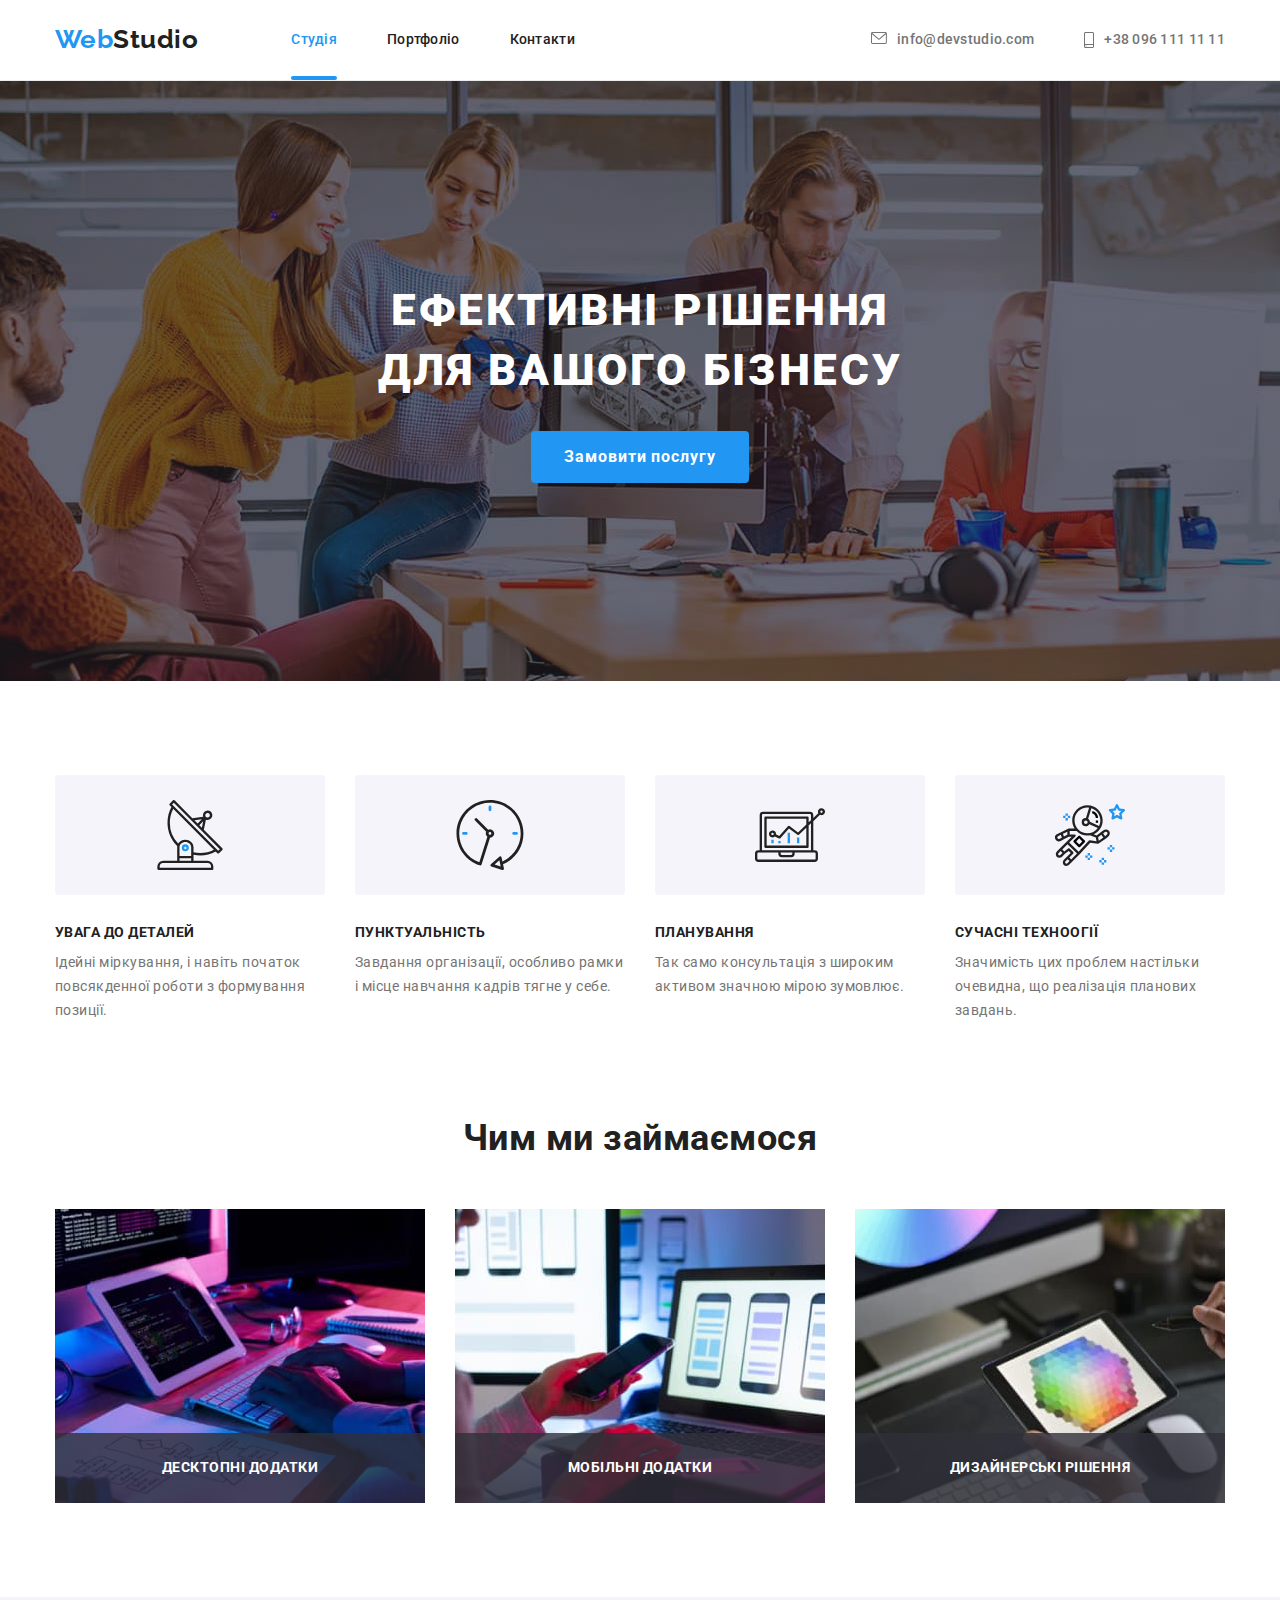
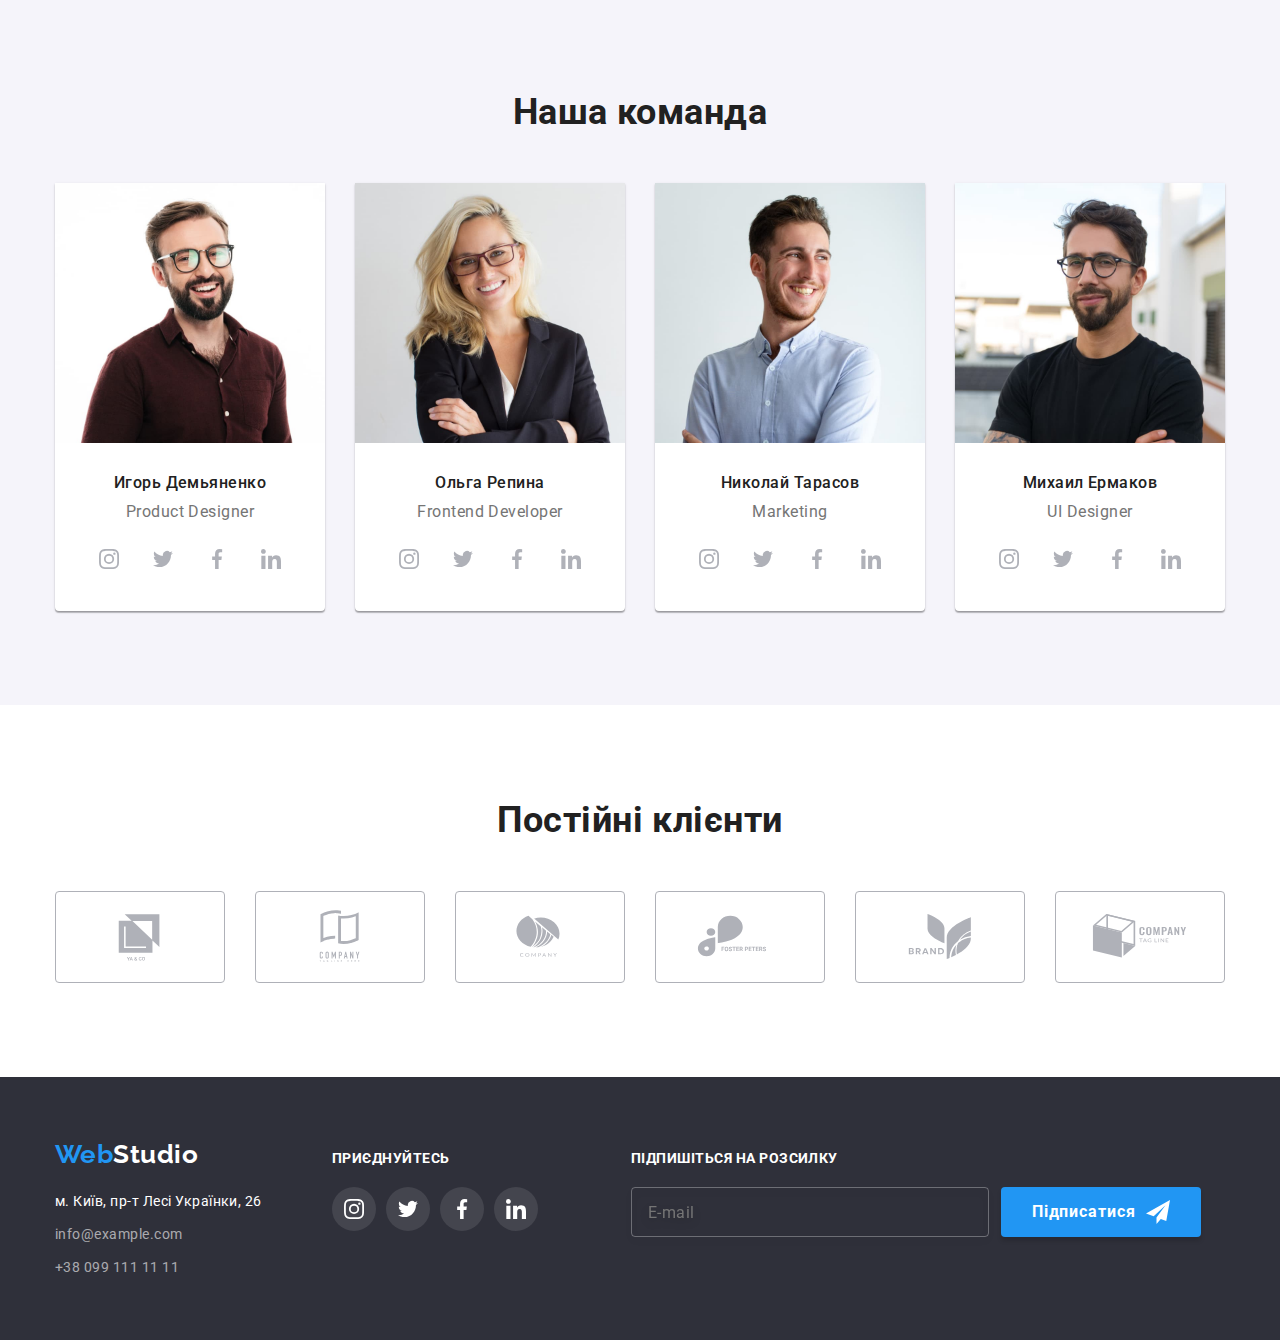
==== commit 142a2e42: "adds portfolio" ====
--- a/index.html
+++ b/index.html
@@ -25,7 +25,7 @@
       <div class="container navigation">
         <nav class="navigation">
           <a href="./index.html" class="logo"
-            >Web<span class="logo-head">Studio</span></a
+            >Web<span class="logo__head">Studio</span></a
           >
           <ul class="navigation__site list">
             <li class="navigation__item relative">
@@ -426,17 +426,17 @@
 
         <div class="subscribe">
           <h3 class="join">Підпишіться на розсилку</h3>
-          <div class="subscribe-field">
+          <div class="subscribe__field">
             <form action="e-mail">
               <input
-                class="subscribe-email"
+                class="subscribe__email"
                 type="email"
                 name="e-mail"
                 id="e-mail"
                 placeholder="E-mail"
               />
             </form>
-            <button class="confirmation-button" type="button">
+            <button class="subscribe__button confirmation-button" type="button">
               Підписатися
               <svg class="send-icon" width="24px" height="24px">
                 <use href="./images/icons.svg#send"></use>
@@ -542,4 +542,4 @@
     </div>
     <script src="./js/modal.js"></script>
   </body>
-</html>
+</html>--- a/css/main.min.css
+++ b/css/main.min.css
@@ -1 +1 @@
-:root{--primary-text-color: #757575;--title-text-color: #212121;--accent-color: #2196f3;--background-color-main: #2f303a;--background-color-secondary: #f5f4fa}.visually-hidden{position:absolute;width:1px;height:1px;margin:-1px;border:0;padding:0;white-space:nowrap;clip-path:inset(100%);clip:rect(0 0 0 0);overflow:hidden}body{color:var(--primary-text-color);font-family:Roboto,sans-serif;letter-spacing:.03em}.container{width:1200px;margin-left:auto;margin-right:auto;padding-left:15px;padding-right:15px}.logo{color:var(--accent-color);font-family:"Raleway";font-weight:700;font-size:26px;line-height:1.2;text-decoration:none}.logo-head{color:var(--title-text-color)}.list{list-style:none;text-decoration:none;margin:0 0;padding-left:0}.section-title{color:var(--title-text-color);text-align:center;font-weight:700;font-size:36px;line-height:1.17;margin-top:0px;margin-bottom:50px}.modal-title{font-family:Roboto;font-weight:700;font-size:20px;line-height:1.172;color:#212121;text-align:center;margin-top:0;margin-bottom:12px}.modal-input{width:100%;height:40px;border:1px solid rgba(33,33,33,.2);border-radius:4px;padding-left:42px;outline:none;color:#212121;transition:border-color 250ms cubic-bezier(0.4, 0, 0.2, 1),fill 250ms cubic-bezier(0.4, 0, 0.2, 1)}.modal-input:hover,.modal-input:focus{border-color:var(--accent-color)}.modal-input::placeholder{font-size:12px;line-height:1.166;letter-spacing:.01em;color:rgba(117,117,117,.5)}.modal-field{margin-bottom:10px}.input-wrap{position:relative}.modal-label{font-size:12px;line-height:1.166;margin-bottom:4px;display:block}.input-icon{position:absolute;height:100%;width:18px;left:15px}.modal-input:hover+.input-icon,.modal-input:focus+.input-icon{fill:var(--accent-color)}.modal-text{width:100%;height:120px;border:1px solid rgba(33,33,33,.2);border-radius:4px;resize:none;padding:12px 16px;font:Roboto;font-size:12px;line-height:1.166;letter-spacing:.01em;outline:none;color:rgba(117,117,117,.5);transition:border-color 250ms cubic-bezier(0.4, 0, 0.2, 1)}.modal-text:focus,.modal-text:hover{border-color:var(--accent-color)}.confirmation-link{color:var(--accent-color);padding-left:4px}.confirmation{display:flex;align-items:center;justify-content:center;font:Roboto;font-size:14px;line-height:1.714;letter-spacing:.03em;color:#757575}.modal-check:checked+.confirmation::before{border:none;background-color:var(--accent-color);background-image:url(/images/check.svg);background-repeat:no-repeat;background-position:center}.confirmation::before{content:"";width:16px;height:15px;border:2px solid #212121;border-radius:2px;margin-right:9px}.modal-confirmation{margin-top:20px;text-align:center}.confirmation-button{text-align:center;width:200px;height:50px;font-weight:700;font-size:16px;line-height:1.875;letter-spacing:.06em;background-color:var(--accent-color);color:#fff;box-shadow:0px 4px 4px rgba(0,0,0,.15);border:1px solid rgba(0,0,0,0);border-radius:4px}.backdrop{position:absolute;top:0;width:100vw;height:100vh;background-color:rgba(0,0,0,.2);transition:opacity 250ms cubic-bezier(0.4, 0, 0.2, 1),visibility 250ms cubic-bezier(0.4, 0, 0.2, 1)}.modal{width:528px;min-height:581px;background-color:#fff;box-shadow:0px 1px 3px rgba(0,0,0,.12),0px 1px 1px rgba(0,0,0,.14),0px 2px 1px rgba(0,0,0,.2);border-radius:4px;position:absolute;top:50%;left:50%;transform:translate(-50%, -50%) scale(1);transition:transform 250ms cubic-bezier(0.4, 0, 0.2, 1);padding:40px}.backdrop.is-hidden .modal{transform:translate(-50%, -50%) scale(0)}.modal-close{width:30px;height:30px;background-color:#fff;border-radius:50%;border:1px solid rgba(0,0,0,.1);position:absolute;top:8px;right:8px;transition:fill 250ms cubic-bezier(0.4, 0, 0.2, 1)}.modal-close:hover,.modal-close:focus{fill:var(--accent-color);cursor:pointer}.is-hidden{opacity:0;visibility:hidden;pointer-events:none}.navigation{display:flex;align-items:center}.navigation__site{display:flex;margin-left:93px}.navigation__site .navigation__item:not(:last-child){margin-right:50px}.navigation__site .navigation__link{display:block;padding:32px 0;color:var(--title-text-color);font-weight:500;font-size:14px;line-height:1.14;letter-spacing:.02em;text-decoration:none;transition:color 250ms cubic-bezier(0.4, 0, 0.2, 1)}.navigation__site .navigation__link:hover,.navigation__site .navigation__link:focus{color:var(--accent-color)}.navigation__link.current{color:var(--accent-color)}.navigation__item{position:relative}.current::after{content:"";position:absolute;bottom:0;left:0;height:4px;width:100%;border-radius:2px;background-color:var(--accent-color)}.contacts{display:flex;margin-left:auto}.contacts .contacts__link{color:var(--primary-text-color);display:flex;font-weight:500;font-size:14px;line-height:1.14;letter-spacing:.02em;text-decoration:none;transition:color 250ms cubic-bezier(0.4, 0, 0.2, 1)}.contacts .contacts__link:hover,.contacts .contacts__link:focus{color:var(--accent-color)}.contacts .contacts__item:not(:last-child){margin-right:50px}.contacts__icon{fill:currentColor;margin-right:10px}.page-header{border-bottom:1px solid #ececec}.section-hero{background-color:var(--background-color-main);background-image:linear-gradient(to right, rgba(47, 48, 58, 0.4), rgba(47, 48, 58, 0.4)),url(../images/bg\ image.jpg);background-size:cover;background-repeat:no-repeat;background-position:center;height:600px;max-width:1600px;margin:0 auto;text-align:center;padding:200px 0}.hero-title{color:#fff;font-weight:900;font-size:44px;line-height:1.36;letter-spacing:.06em;text-transform:uppercase;margin-top:0;margin-bottom:30px}.button{display:inline-block;min-width:200px;border:1px solid rgba(0,0,0,0);border-radius:4px;padding:10px 32px;color:#fff;background-color:var(--accent-color);font-family:inherit;font-weight:700;font-size:16px;line-height:1.9;letter-spacing:.06em;text-align:center;transition:background-color 250ms cubic-bezier(0.4, 0, 0.2, 1)}.button:hover{background-color:#188ce8}.section{padding-top:94px}.features__list{display:flex;flex-wrap:wrap}.features__list .features__item{width:calc((100% - 90px)/4);margin-right:30px}.features__list .features__item:nth-child(4n){margin-right:0px}.features__title{color:var(--title-text-color);font-weight:700;font-size:14px;line-height:1.14;text-transform:uppercase;margin-top:0px;margin-bottom:10px}.features__icon{display:flex;align-items:center;justify-content:center;height:120px;width:270px;background:#f5f4fa;border-radius:4px;margin-bottom:30px}.features__text{font-size:14px;line-height:1.71;margin-top:0;margin-bottom:0px}.images{display:flex;justify-content:space-between;margin-bottom:94px}.thumb{position:relative}.thumb-text{position:absolute;bottom:0;width:100%;height:70px;margin:0;text-transform:uppercase;font-size:14px;line-height:1.14;color:#fff;background-color:rgba(47,48,58,.8);display:flex;justify-content:center;align-items:center}.section-team{background-color:var(--background-color-secondary);padding:94px 0}.team__card{background-color:#fff;width:calc((100% - 90px)/4);margin-right:30px;margin-bottom:0px;border-radius:0px 0px 4px 4px;box-shadow:0px 1px 3px rgba(0,0,0,.12),0px 1px 1px rgba(0,0,0,.14),0px 2px 1px rgba(0,0,0,.2)}.team__card:nth-child(4n){margin-right:0px}.description{padding-top:30px;padding-bottom:30px;text-align:center}.description__member{color:var(--title-text-color);font-weight:500;font-size:16px;line-height:1.19;margin-top:0px;margin-bottom:10px}.description__occupation{font-size:16px;line-height:1.19;margin-top:0;margin-bottom:16px}.social{display:flex;justify-content:center}.social__items:not(:last-child){margin-right:10px}.social__link{width:44px;height:44px;border-radius:50%;display:flex;align-items:center;justify-content:center;color:#afb1b8;transition:background-color 250ms cubic-bezier(0.4, 0, 0.2, 1),color 250ms cubic-bezier(0.4, 0, 0.2, 1)}.social__link:hover,.social__link:focus{background-color:var(--accent-color);color:#fff}.social__image{fill:currentColor}.section-client{padding:94px 0}.clients{display:flex;justify-content:center}.clients__image{fill:currentColor}.clients__logo:not(:last-child){margin-right:30px}.clients__link{background-color:#fff;width:170px;height:92px;border:1px solid #afb1b8;border-radius:4px;display:flex;align-items:center;justify-content:center;color:#afb1b8;transition:color 250ms cubic-bezier(0.4, 0, 0.2, 1),border 250ms cubic-bezier(0.4, 0, 0.2, 1)}.clients__link:hover,.clients__link:focus{color:var(--accent-color);border:1px solid var(--accent-color)}.footer{background-color:var(--background-color-main);padding-top:60px;padding-bottom:60px}.footer-items{display:flex;align-items:baseline}.contacts-list{margin-right:70px}.logo-footer{color:#fff;padding-bottom:20px}.soc-links-items{display:flex}.address,.contacts-footer a{font-style:normal;font-size:14px;line-height:1.71;text-decoration:none}.address{color:#fff;display:block}.footer-address{margin-top:20px}.contacts-footer a{color:rgba(255,255,255,.6);display:block;margin-top:9px}.join{font-weight:700;font-size:14px;line-height:1.14;text-transform:uppercase;color:#fff;margin-bottom:20px}.soc-links-link.in-footer{background-color:rgba(255,255,255,.1)}.soc-links-link.in-footer:hover,.soc-links-link.in-footer:focus{background-color:var(--accent-color)}.soc-link-item.in-footer{fill:#fff}.social-list{margin-right:93px}.subscribe-field{display:flex;justify-content:center;text-align:center}.subscribe-email{width:358px;height:50px;border:1px solid rgba(255,255,255,.3);filter:drop-shadow(0px 4px 4px rgba(0, 0, 0, 0.15));border-radius:4px;background-color:inherit;padding:15px 16px;margin-right:12px;color:rgba(255,255,255,.6);font-size:16px;line-height:1.25;letter-spacing:.03em}.subscribe button{display:flex;justify-content:center;align-items:center}.send-icon{margin-left:10px}.filter.list{margin-bottom:50px;justify-content:center}.filter-button{margin-right:8px}.filter button{color:var(--title-text-color);background-color:var(--background-color-secondary);font-family:inherit;font-weight:500;font-size:16px;line-height:1.62;letter-spacing:.03em;display:inline-block;border:1px solid rgba(0,0,0,0);border-radius:4px;padding:6px 22px;transition:background-color 250ms cubic-bezier(0.4, 0, 0.2, 1),color 250ms cubic-bezier(0.4, 0, 0.2, 1),box-shadow 250ms cubic-bezier(0.4, 0, 0.2, 1)}.filter button:hover,.filter button:focus{color:#fff;background-color:var(--accent-color);cursor:pointer;box-shadow:0px 3px 1px rgba(0,0,0,.1),0px 1px 2px rgba(0,0,0,.08),0px 2px 2px rgba(0,0,0,.12)}.works-list{display:flex;flex-wrap:wrap}img{display:block}.works-card{width:calc((100% - 60px)/3);margin-right:30px;margin-bottom:30px;border:1px solid #eee;transition:box-shadow 250ms cubic-bezier(0.4, 0, 0.2, 1)}.works-card:hover,.works-card:focus{box-shadow:0px 1px 1px rgba(0,0,0,.12),0px 4px 4px rgba(0,0,0,.06),1px 4px 6px rgba(0,0,0,.16)}.works-card:nth-child(3n){margin-right:0}.works-card:nth-last-child(-n+3){margin-bottom:94px}.thumb{overflow:hidden}.card-text{position:absolute;width:100%;height:100%;top:0;left:0;margin:0;padding-left:24px;padding-right:24px;display:flex;align-items:center;font-size:18px;line-height:1.555;color:#fff;background-color:var(--accent-color);pointer-events:none;transform:translateY(100%);overflow:auto;transition:transform 250ms cubic-bezier(0.4, 0, 0.2, 1)}.works-card:hover .card-text{transform:translateY(0)}.works-description{padding-top:20px;padding-bottom:20px;padding-left:24px}.works-title{color:var(--title-text-color);font-weight:700;font-size:18px;line-height:2;letter-spacing:.06em;margin-top:0;margin-bottom:4px}.works-type{font-size:16px;line-height:1.87;margin-top:0;margin-bottom:0}/*# sourceMappingURL=main.min.css.map */+:root{--primary-text-color: #757575;--title-text-color: #212121;--accent-color: #2196f3;--background-color-main: #2f303a;--background-color-secondary: #f5f4fa}.visually-hidden{position:absolute;width:1px;height:1px;margin:-1px;border:0;padding:0;white-space:nowrap;clip-path:inset(100%);clip:rect(0 0 0 0);overflow:hidden}body{color:var(--primary-text-color);font-family:Roboto,sans-serif;letter-spacing:.03em}.container{width:1200px;margin-left:auto;margin-right:auto;padding-left:15px;padding-right:15px}.logo{color:var(--accent-color);font-family:"Raleway";font-weight:700;font-size:26px;line-height:1.2;text-decoration:none}.logo__head{color:var(--title-text-color)}.list{list-style:none;text-decoration:none;margin:0 0;padding-left:0}.section-title{color:var(--title-text-color);text-align:center;font-weight:700;font-size:36px;line-height:1.17;margin-top:0px;margin-bottom:50px}.modal-title{font-family:Roboto;font-weight:700;font-size:20px;line-height:1.172;color:#212121;text-align:center;margin-top:0;margin-bottom:12px}.modal-input{width:100%;height:40px;border:1px solid rgba(33,33,33,.2);border-radius:4px;padding-left:42px;outline:none;color:#212121;transition:border-color 250ms cubic-bezier(0.4, 0, 0.2, 1),fill 250ms cubic-bezier(0.4, 0, 0.2, 1)}.modal-input:hover,.modal-input:focus{border-color:var(--accent-color)}.modal-input::placeholder{font-size:12px;line-height:1.166;letter-spacing:.01em;color:rgba(117,117,117,.5)}.modal-field{margin-bottom:10px}.input-wrap{position:relative}.modal-label{font-size:12px;line-height:1.166;margin-bottom:4px;display:block}.input-icon{position:absolute;height:100%;width:18px;left:15px}.modal-input:hover+.input-icon,.modal-input:focus+.input-icon{fill:var(--accent-color)}.modal-text{width:100%;height:120px;border:1px solid rgba(33,33,33,.2);border-radius:4px;resize:none;padding:12px 16px;font:Roboto;font-size:12px;line-height:1.166;letter-spacing:.01em;outline:none;color:rgba(117,117,117,.5);transition:border-color 250ms cubic-bezier(0.4, 0, 0.2, 1)}.modal-text:focus,.modal-text:hover{border-color:var(--accent-color)}.confirmation-link{color:var(--accent-color);padding-left:4px}.confirmation{display:flex;align-items:center;justify-content:center;font:Roboto;font-size:14px;line-height:1.714;letter-spacing:.03em;color:#757575}.modal-check:checked+.confirmation::before{border:none;background-color:var(--accent-color);background-image:url(/images/check.svg);background-repeat:no-repeat;background-position:center}.confirmation::before{content:"";width:16px;height:15px;border:2px solid #212121;border-radius:2px;margin-right:9px}.modal-confirmation{margin-top:20px;text-align:center}.confirmation-button{text-align:center;width:200px;height:50px;font-weight:700;font-size:16px;line-height:1.875;letter-spacing:.06em;background-color:var(--accent-color);color:#fff;box-shadow:0px 4px 4px rgba(0,0,0,.15);border:1px solid rgba(0,0,0,0);border-radius:4px}.backdrop{position:absolute;top:0;width:100vw;height:100vh;background-color:rgba(0,0,0,.2);transition:opacity 250ms cubic-bezier(0.4, 0, 0.2, 1),visibility 250ms cubic-bezier(0.4, 0, 0.2, 1)}.modal{width:528px;min-height:581px;background-color:#fff;box-shadow:0px 1px 3px rgba(0,0,0,.12),0px 1px 1px rgba(0,0,0,.14),0px 2px 1px rgba(0,0,0,.2);border-radius:4px;position:absolute;top:50%;left:50%;transform:translate(-50%, -50%) scale(1);transition:transform 250ms cubic-bezier(0.4, 0, 0.2, 1);padding:40px}.backdrop.is-hidden .modal{transform:translate(-50%, -50%) scale(0)}.modal-close{width:30px;height:30px;background-color:#fff;border-radius:50%;border:1px solid rgba(0,0,0,.1);position:absolute;top:8px;right:8px;transition:fill 250ms cubic-bezier(0.4, 0, 0.2, 1)}.modal-close:hover,.modal-close:focus{fill:var(--accent-color);cursor:pointer}.is-hidden{opacity:0;visibility:hidden;pointer-events:none}.navigation{display:flex;align-items:center}.navigation__site{display:flex;margin-left:93px}.navigation__site .navigation__item:not(:last-child){margin-right:50px}.navigation__site .navigation__link{display:block;padding:32px 0;color:var(--title-text-color);font-weight:500;font-size:14px;line-height:1.14;letter-spacing:.02em;text-decoration:none;transition:color 250ms cubic-bezier(0.4, 0, 0.2, 1)}.navigation__site .navigation__link:hover,.navigation__site .navigation__link:focus{color:var(--accent-color)}.navigation__link.current{color:var(--accent-color)}.navigation__item{position:relative}.current::after{content:"";position:absolute;bottom:0;left:0;height:4px;width:100%;border-radius:2px;background-color:var(--accent-color)}.contacts{display:flex;margin-left:auto}.contacts .contacts__link{color:var(--primary-text-color);display:flex;font-weight:500;font-size:14px;line-height:1.14;letter-spacing:.02em;text-decoration:none;transition:color 250ms cubic-bezier(0.4, 0, 0.2, 1)}.contacts .contacts__link:hover,.contacts .contacts__link:focus{color:var(--accent-color)}.contacts .contacts__item:not(:last-child){margin-right:50px}.contacts__icon{fill:currentColor;margin-right:10px}.page-header{border-bottom:1px solid #ececec}.section-hero{background-color:var(--background-color-main);background-image:linear-gradient(to right, rgba(47, 48, 58, 0.4), rgba(47, 48, 58, 0.4)),url(../images/bg\ image.jpg);background-size:cover;background-repeat:no-repeat;background-position:center;height:600px;max-width:1600px;margin:0 auto;text-align:center;padding:200px 0}.hero-title{color:#fff;font-weight:900;font-size:44px;line-height:1.36;letter-spacing:.06em;text-transform:uppercase;margin-top:0;margin-bottom:30px}.button{display:inline-block;min-width:200px;border:1px solid rgba(0,0,0,0);border-radius:4px;padding:10px 32px;color:#fff;background-color:var(--accent-color);font-family:inherit;font-weight:700;font-size:16px;line-height:1.9;letter-spacing:.06em;text-align:center;transition:background-color 250ms cubic-bezier(0.4, 0, 0.2, 1)}.button:hover{background-color:#188ce8}.section{padding-top:94px}.features__list{display:flex;flex-wrap:wrap}.features__list .features__item{width:calc((100% - 90px)/4);margin-right:30px}.features__list .features__item:nth-child(4n){margin-right:0px}.features__title{color:var(--title-text-color);font-weight:700;font-size:14px;line-height:1.14;text-transform:uppercase;margin-top:0px;margin-bottom:10px}.features__icon{display:flex;align-items:center;justify-content:center;height:120px;width:270px;background:#f5f4fa;border-radius:4px;margin-bottom:30px}.features__text{font-size:14px;line-height:1.71;margin-top:0;margin-bottom:0px}.images{display:flex;justify-content:space-between;margin-bottom:94px}.thumb{position:relative}.thumb-text{position:absolute;bottom:0;width:100%;height:70px;margin:0;text-transform:uppercase;font-size:14px;line-height:1.14;color:#fff;background-color:rgba(47,48,58,.8);display:flex;justify-content:center;align-items:center}.section-team{background-color:var(--background-color-secondary);padding:94px 0}.team__card{background-color:#fff;width:calc((100% - 90px)/4);margin-right:30px;margin-bottom:0px;border-radius:0px 0px 4px 4px;box-shadow:0px 1px 3px rgba(0,0,0,.12),0px 1px 1px rgba(0,0,0,.14),0px 2px 1px rgba(0,0,0,.2)}.team__card:nth-child(4n){margin-right:0px}.description{padding-top:30px;padding-bottom:30px;text-align:center}.description__member{color:var(--title-text-color);font-weight:500;font-size:16px;line-height:1.19;margin-top:0px;margin-bottom:10px}.description__occupation{font-size:16px;line-height:1.19;margin-top:0;margin-bottom:16px}.social{display:flex;justify-content:center}.social__items:not(:last-child){margin-right:10px}.social__link{width:44px;height:44px;border-radius:50%;display:flex;align-items:center;justify-content:center;color:#afb1b8;transition:background-color 250ms cubic-bezier(0.4, 0, 0.2, 1),color 250ms cubic-bezier(0.4, 0, 0.2, 1)}.social__link:hover,.social__link:focus{background-color:var(--accent-color);color:#fff}.social__image{fill:currentColor}.section-client{padding:94px 0}.clients{display:flex;justify-content:center}.clients__image{fill:currentColor}.clients__logo:not(:last-child){margin-right:30px}.clients__link{background-color:#fff;width:170px;height:92px;border:1px solid #afb1b8;border-radius:4px;display:flex;align-items:center;justify-content:center;color:#afb1b8;transition:color 250ms cubic-bezier(0.4, 0, 0.2, 1),border 250ms cubic-bezier(0.4, 0, 0.2, 1)}.clients__link:hover,.clients__link:focus{color:var(--accent-color);border:1px solid var(--accent-color)}.footer{background-color:var(--background-color-main);padding-top:60px;padding-bottom:60px}.footer-items{display:flex;align-items:baseline}.contacts-list{margin-right:70px}.logo-footer{color:#fff;padding-bottom:20px}.address,.contacts-footer a{font-style:normal;font-size:14px;line-height:1.71;text-decoration:none}.address{color:#fff;display:block}.footer-address{margin-top:20px}.contacts-footer a{color:rgba(255,255,255,.6);display:block;margin-top:9px}.social-list{margin-right:93px}.join{font-weight:700;font-size:14px;line-height:1.14;text-transform:uppercase;color:#fff;margin-bottom:20px}.social__link.in-footer{background-color:rgba(255,255,255,.1)}.social__link.in-footer:hover,.social__link.in-footer:focus{background-color:var(--accent-color)}.social__image.in-footer{fill:#fff}.subscribe__field{display:flex;justify-content:center;text-align:center}.subscribe__email{width:358px;height:50px;border:1px solid rgba(255,255,255,.3);filter:drop-shadow(0px 4px 4px rgba(0, 0, 0, 0.15));border-radius:4px;background-color:inherit;padding:15px 16px;margin-right:12px;color:rgba(255,255,255,.6);font-size:16px;line-height:1.25;letter-spacing:.03em}.subscribe__button{display:flex;justify-content:center;align-items:center}.send-icon{margin-left:10px}.filter.list{margin-bottom:50px;justify-content:center}.filter__button{margin-right:8px}.filter button{color:var(--title-text-color);background-color:var(--background-color-secondary);font-family:inherit;font-weight:500;font-size:16px;line-height:1.62;letter-spacing:.03em;display:inline-block;border:1px solid rgba(0,0,0,0);border-radius:4px;padding:6px 22px;transition:background-color 250ms cubic-bezier(0.4, 0, 0.2, 1),color 250ms cubic-bezier(0.4, 0, 0.2, 1),box-shadow 250ms cubic-bezier(0.4, 0, 0.2, 1)}.filter button:hover,.filter button:focus{color:#fff;background-color:var(--accent-color);cursor:pointer;box-shadow:0px 3px 1px rgba(0,0,0,.1),0px 1px 2px rgba(0,0,0,.08),0px 2px 2px rgba(0,0,0,.12)}.works{display:flex;flex-wrap:wrap}img{display:block}.works__card{width:calc((100% - 60px)/3);margin-right:30px;margin-bottom:30px;border:1px solid #eee;transition:box-shadow 250ms cubic-bezier(0.4, 0, 0.2, 1)}.works__card:hover,.works__card:focus{box-shadow:0px 1px 1px rgba(0,0,0,.12),0px 4px 4px rgba(0,0,0,.06),1px 4px 6px rgba(0,0,0,.16)}.works__card:nth-child(3n){margin-right:0}.works__card:nth-last-child(-n+3){margin-bottom:94px}.thumb{overflow:hidden}.works__text{position:absolute;width:100%;height:100%;top:0;left:0;margin:0;padding-left:24px;padding-right:24px;display:flex;align-items:center;font-size:18px;line-height:1.555;color:#fff;background-color:var(--accent-color);pointer-events:none;transform:translateY(100%);overflow:auto;transition:transform 250ms cubic-bezier(0.4, 0, 0.2, 1)}.works__card:hover .works__text{transform:translateY(0)}.works__description{padding-top:20px;padding-bottom:20px;padding-left:24px}.works__title{color:var(--title-text-color);font-weight:700;font-size:18px;line-height:2;letter-spacing:.06em;margin-top:0;margin-bottom:4px}.works__type{font-size:16px;line-height:1.87;margin-top:0;margin-bottom:0}/*# sourceMappingURL=main.min.css.map */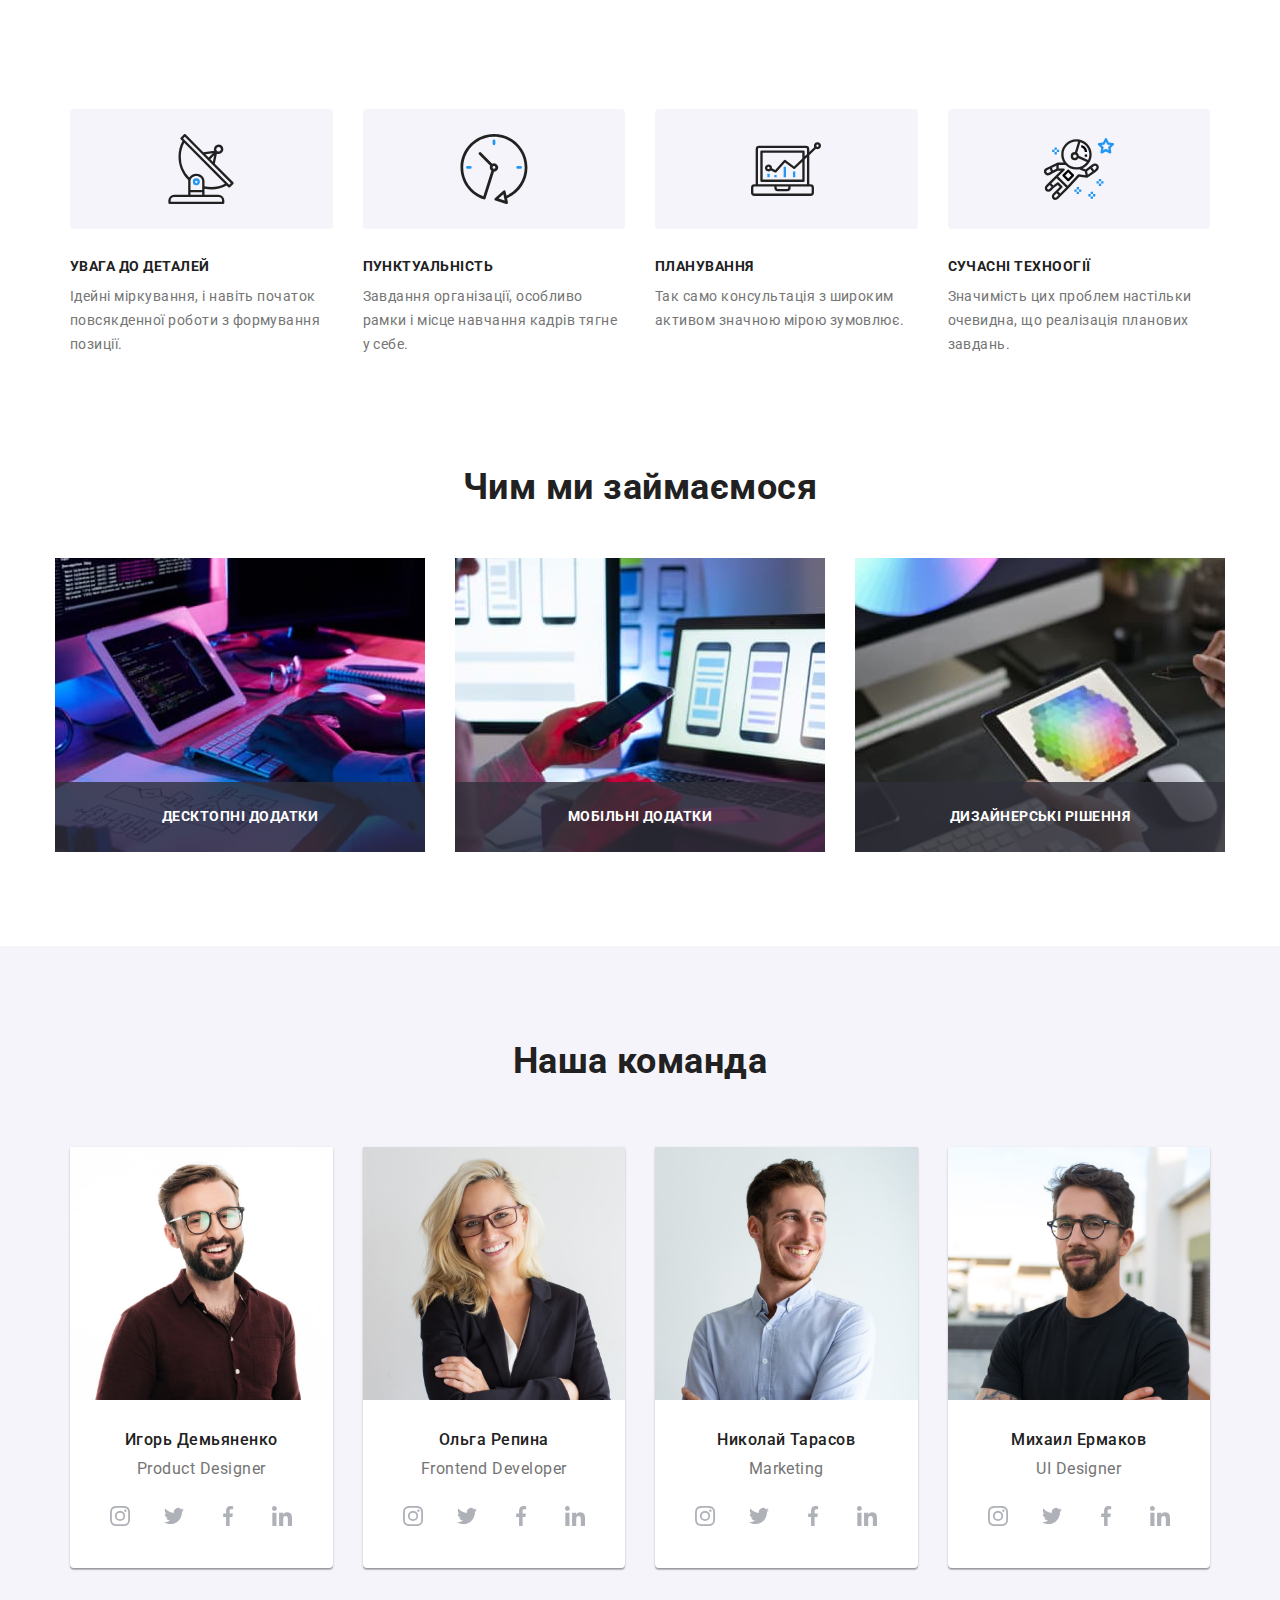
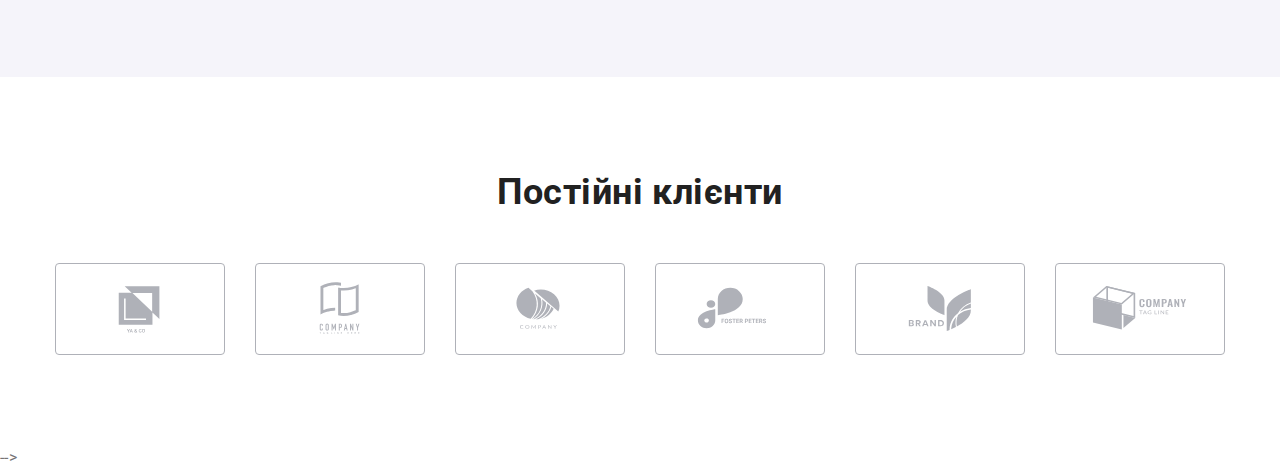
==== commit f323fce8: "adds mob and tab version for sections" ====
--- a/index.html
+++ b/index.html
@@ -21,7 +21,7 @@
   </head>
   <body>
     <!--Шапка-->
-    <header class="page-header">
+    <!-- <header class="page-header">
       <div class="container navigation">
         <nav class="navigation">
           <a href="./index.html" class="logo"
@@ -34,7 +34,9 @@
             <li class="navigation__item">
               <a href="./portfolio.html" class="navigation__link">Портфоліо</a>
             </li>
-            <li class="navigation__item"><a href="" class="navigation__link">Контакти</a></li>
+            <li class="navigation__item">
+              <a href="" class="navigation__link">Контакти</a>
+            </li>
           </ul>
         </nav>
 
@@ -58,20 +60,20 @@
           </li>
         </ul>
       </div>
-    </header>
+    </header> -->
 
     <main>
       <!--Герой-->
 
-      <section class="section-hero">
+      <!-- <section class="section-hero">
         <h1 class="hero-title">
           Ефективні рішення <br />
           для вашого бізнесу
         </h1>
         <button class="button" data-modal-open>Замовити послугу</button>
-      </section>
-
-      <!--Особенности-->
+      </section> -->
+
+      <!--Особенности Features-->
       <section class="section">
         <div class="features container">
           <ul class="features__list list">
@@ -166,7 +168,9 @@
               <img src="./images/img1.jpg" alt="Игорь Демьяненко" width="270" />
               <div class="description">
                 <h3 class="description__member">Игорь Демьяненко</h3>
-                <p lang="en" class="description__occupation">Product Designer</p>
+                <p lang="en" class="description__occupation">
+                  Product Designer
+                </p>
                 <ul class="social list">
                   <li class="social__items">
                     <a href="" class="social__link">
@@ -203,7 +207,9 @@
               <img src="./images/img2.jpg" alt="Ольга Репина" width="270" />
               <div class="description">
                 <h3 class="description__member">Ольга Репина</h3>
-                <p lang="en" class="description__occupation">Frontend Developer</p>
+                <p lang="en" class="description__occupation">
+                  Frontend Developer
+                </p>
                 <ul class="social list">
                   <li class="social__items">
                     <a href="" class="social__link">
@@ -318,42 +324,42 @@
     <section class="container section-client">
       <h2 class="section-title">Постійні клієнти</h2>
       <ul class="list clients">
-        <li class="clients__logo">
+        <li class="client">
           <a href="" class="clients__link">
             <svg class="clients__image" width="106px" height="60px">
               <use href="./images/icons.svg#Logo-1"></use>
             </svg>
           </a>
         </li>
-        <li class="clients__logo">
+        <li class="client">
           <a href="" class="clients__link">
             <svg class="clients__image" width="106px" height="60px">
               <use href="./images/icons.svg#Logo-2"></use>
             </svg>
           </a>
         </li>
-        <li class="clients__logo">
+        <li class="client">
           <a href="" class="clients__link">
             <svg class="clients__image" width="106px" height="60px">
               <use href="./images/icons.svg#Logo-3"></use>
             </svg>
           </a>
         </li>
-        <li class="clients__logo">
+        <li class="client">
           <a href="" class="clients__link">
             <svg class="clients__image" width="106px" height="60px">
               <use href="./images/icons.svg#Logo-4"></use>
             </svg>
           </a>
         </li>
-        <li class="clients__logo">
+        <li class="client">
           <a href="" class="clients__link">
             <svg class="clients__image" width="106px" height="60px">
               <use href="./images/icons.svg#Logo-5"></use>
             </svg>
           </a>
         </li>
-        <li class="clients__logo">
+        <li class="client">
           <a href="" class="clients__link">
             <svg class="clients__image" width="106px" height="60px">
               <use href="./images/icons.svg#Logo-6"></use>
@@ -361,9 +367,10 @@
           </a>
         </li>
       </ul>
-    </section>
-    <!--Футер-->
-    <footer class="footer">
+    </section> -->
+    
+ <!--Футер-->
+    <!-- <footer class="footer">
       <div class="container footer-items">
         <div class="contacts-list">
           <a href="./index.html" class="logo"
@@ -445,7 +452,7 @@
           </div>
         </div>
       </div>
-    </footer>
+    </footer> -->
 
     <!-- модальне вікно -->
 
@@ -542,4 +549,4 @@
     </div>
     <script src="./js/modal.js"></script>
   </body>
-</html>+</html>
--- a/css/main.min.css
+++ b/css/main.min.css
@@ -1 +1 @@
-:root{--primary-text-color: #757575;--title-text-color: #212121;--accent-color: #2196f3;--background-color-main: #2f303a;--background-color-secondary: #f5f4fa}.visually-hidden{position:absolute;width:1px;height:1px;margin:-1px;border:0;padding:0;white-space:nowrap;clip-path:inset(100%);clip:rect(0 0 0 0);overflow:hidden}body{color:var(--primary-text-color);font-family:Roboto,sans-serif;letter-spacing:.03em}.container{width:1200px;margin-left:auto;margin-right:auto;padding-left:15px;padding-right:15px}.logo{color:var(--accent-color);font-family:"Raleway";font-weight:700;font-size:26px;line-height:1.2;text-decoration:none}.logo__head{color:var(--title-text-color)}.list{list-style:none;text-decoration:none;margin:0 0;padding-left:0}.section-title{color:var(--title-text-color);text-align:center;font-weight:700;font-size:36px;line-height:1.17;margin-top:0px;margin-bottom:50px}.modal-title{font-family:Roboto;font-weight:700;font-size:20px;line-height:1.172;color:#212121;text-align:center;margin-top:0;margin-bottom:12px}.modal-input{width:100%;height:40px;border:1px solid rgba(33,33,33,.2);border-radius:4px;padding-left:42px;outline:none;color:#212121;transition:border-color 250ms cubic-bezier(0.4, 0, 0.2, 1),fill 250ms cubic-bezier(0.4, 0, 0.2, 1)}.modal-input:hover,.modal-input:focus{border-color:var(--accent-color)}.modal-input::placeholder{font-size:12px;line-height:1.166;letter-spacing:.01em;color:rgba(117,117,117,.5)}.modal-field{margin-bottom:10px}.input-wrap{position:relative}.modal-label{font-size:12px;line-height:1.166;margin-bottom:4px;display:block}.input-icon{position:absolute;height:100%;width:18px;left:15px}.modal-input:hover+.input-icon,.modal-input:focus+.input-icon{fill:var(--accent-color)}.modal-text{width:100%;height:120px;border:1px solid rgba(33,33,33,.2);border-radius:4px;resize:none;padding:12px 16px;font:Roboto;font-size:12px;line-height:1.166;letter-spacing:.01em;outline:none;color:rgba(117,117,117,.5);transition:border-color 250ms cubic-bezier(0.4, 0, 0.2, 1)}.modal-text:focus,.modal-text:hover{border-color:var(--accent-color)}.confirmation-link{color:var(--accent-color);padding-left:4px}.confirmation{display:flex;align-items:center;justify-content:center;font:Roboto;font-size:14px;line-height:1.714;letter-spacing:.03em;color:#757575}.modal-check:checked+.confirmation::before{border:none;background-color:var(--accent-color);background-image:url(/images/check.svg);background-repeat:no-repeat;background-position:center}.confirmation::before{content:"";width:16px;height:15px;border:2px solid #212121;border-radius:2px;margin-right:9px}.modal-confirmation{margin-top:20px;text-align:center}.confirmation-button{text-align:center;width:200px;height:50px;font-weight:700;font-size:16px;line-height:1.875;letter-spacing:.06em;background-color:var(--accent-color);color:#fff;box-shadow:0px 4px 4px rgba(0,0,0,.15);border:1px solid rgba(0,0,0,0);border-radius:4px}.backdrop{position:absolute;top:0;width:100vw;height:100vh;background-color:rgba(0,0,0,.2);transition:opacity 250ms cubic-bezier(0.4, 0, 0.2, 1),visibility 250ms cubic-bezier(0.4, 0, 0.2, 1)}.modal{width:528px;min-height:581px;background-color:#fff;box-shadow:0px 1px 3px rgba(0,0,0,.12),0px 1px 1px rgba(0,0,0,.14),0px 2px 1px rgba(0,0,0,.2);border-radius:4px;position:absolute;top:50%;left:50%;transform:translate(-50%, -50%) scale(1);transition:transform 250ms cubic-bezier(0.4, 0, 0.2, 1);padding:40px}.backdrop.is-hidden .modal{transform:translate(-50%, -50%) scale(0)}.modal-close{width:30px;height:30px;background-color:#fff;border-radius:50%;border:1px solid rgba(0,0,0,.1);position:absolute;top:8px;right:8px;transition:fill 250ms cubic-bezier(0.4, 0, 0.2, 1)}.modal-close:hover,.modal-close:focus{fill:var(--accent-color);cursor:pointer}.is-hidden{opacity:0;visibility:hidden;pointer-events:none}.navigation{display:flex;align-items:center}.navigation__site{display:flex;margin-left:93px}.navigation__site .navigation__item:not(:last-child){margin-right:50px}.navigation__site .navigation__link{display:block;padding:32px 0;color:var(--title-text-color);font-weight:500;font-size:14px;line-height:1.14;letter-spacing:.02em;text-decoration:none;transition:color 250ms cubic-bezier(0.4, 0, 0.2, 1)}.navigation__site .navigation__link:hover,.navigation__site .navigation__link:focus{color:var(--accent-color)}.navigation__link.current{color:var(--accent-color)}.navigation__item{position:relative}.current::after{content:"";position:absolute;bottom:0;left:0;height:4px;width:100%;border-radius:2px;background-color:var(--accent-color)}.contacts{display:flex;margin-left:auto}.contacts .contacts__link{color:var(--primary-text-color);display:flex;font-weight:500;font-size:14px;line-height:1.14;letter-spacing:.02em;text-decoration:none;transition:color 250ms cubic-bezier(0.4, 0, 0.2, 1)}.contacts .contacts__link:hover,.contacts .contacts__link:focus{color:var(--accent-color)}.contacts .contacts__item:not(:last-child){margin-right:50px}.contacts__icon{fill:currentColor;margin-right:10px}.page-header{border-bottom:1px solid #ececec}.section-hero{background-color:var(--background-color-main);background-image:linear-gradient(to right, rgba(47, 48, 58, 0.4), rgba(47, 48, 58, 0.4)),url(../images/bg\ image.jpg);background-size:cover;background-repeat:no-repeat;background-position:center;height:600px;max-width:1600px;margin:0 auto;text-align:center;padding:200px 0}.hero-title{color:#fff;font-weight:900;font-size:44px;line-height:1.36;letter-spacing:.06em;text-transform:uppercase;margin-top:0;margin-bottom:30px}.button{display:inline-block;min-width:200px;border:1px solid rgba(0,0,0,0);border-radius:4px;padding:10px 32px;color:#fff;background-color:var(--accent-color);font-family:inherit;font-weight:700;font-size:16px;line-height:1.9;letter-spacing:.06em;text-align:center;transition:background-color 250ms cubic-bezier(0.4, 0, 0.2, 1)}.button:hover{background-color:#188ce8}.section{padding-top:94px}.features__list{display:flex;flex-wrap:wrap}.features__list .features__item{width:calc((100% - 90px)/4);margin-right:30px}.features__list .features__item:nth-child(4n){margin-right:0px}.features__title{color:var(--title-text-color);font-weight:700;font-size:14px;line-height:1.14;text-transform:uppercase;margin-top:0px;margin-bottom:10px}.features__icon{display:flex;align-items:center;justify-content:center;height:120px;width:270px;background:#f5f4fa;border-radius:4px;margin-bottom:30px}.features__text{font-size:14px;line-height:1.71;margin-top:0;margin-bottom:0px}.images{display:flex;justify-content:space-between;margin-bottom:94px}.thumb{position:relative}.thumb-text{position:absolute;bottom:0;width:100%;height:70px;margin:0;text-transform:uppercase;font-size:14px;line-height:1.14;color:#fff;background-color:rgba(47,48,58,.8);display:flex;justify-content:center;align-items:center}.section-team{background-color:var(--background-color-secondary);padding:94px 0}.team__card{background-color:#fff;width:calc((100% - 90px)/4);margin-right:30px;margin-bottom:0px;border-radius:0px 0px 4px 4px;box-shadow:0px 1px 3px rgba(0,0,0,.12),0px 1px 1px rgba(0,0,0,.14),0px 2px 1px rgba(0,0,0,.2)}.team__card:nth-child(4n){margin-right:0px}.description{padding-top:30px;padding-bottom:30px;text-align:center}.description__member{color:var(--title-text-color);font-weight:500;font-size:16px;line-height:1.19;margin-top:0px;margin-bottom:10px}.description__occupation{font-size:16px;line-height:1.19;margin-top:0;margin-bottom:16px}.social{display:flex;justify-content:center}.social__items:not(:last-child){margin-right:10px}.social__link{width:44px;height:44px;border-radius:50%;display:flex;align-items:center;justify-content:center;color:#afb1b8;transition:background-color 250ms cubic-bezier(0.4, 0, 0.2, 1),color 250ms cubic-bezier(0.4, 0, 0.2, 1)}.social__link:hover,.social__link:focus{background-color:var(--accent-color);color:#fff}.social__image{fill:currentColor}.section-client{padding:94px 0}.clients{display:flex;justify-content:center}.clients__image{fill:currentColor}.clients__logo:not(:last-child){margin-right:30px}.clients__link{background-color:#fff;width:170px;height:92px;border:1px solid #afb1b8;border-radius:4px;display:flex;align-items:center;justify-content:center;color:#afb1b8;transition:color 250ms cubic-bezier(0.4, 0, 0.2, 1),border 250ms cubic-bezier(0.4, 0, 0.2, 1)}.clients__link:hover,.clients__link:focus{color:var(--accent-color);border:1px solid var(--accent-color)}.footer{background-color:var(--background-color-main);padding-top:60px;padding-bottom:60px}.footer-items{display:flex;align-items:baseline}.contacts-list{margin-right:70px}.logo-footer{color:#fff;padding-bottom:20px}.address,.contacts-footer a{font-style:normal;font-size:14px;line-height:1.71;text-decoration:none}.address{color:#fff;display:block}.footer-address{margin-top:20px}.contacts-footer a{color:rgba(255,255,255,.6);display:block;margin-top:9px}.social-list{margin-right:93px}.join{font-weight:700;font-size:14px;line-height:1.14;text-transform:uppercase;color:#fff;margin-bottom:20px}.social__link.in-footer{background-color:rgba(255,255,255,.1)}.social__link.in-footer:hover,.social__link.in-footer:focus{background-color:var(--accent-color)}.social__image.in-footer{fill:#fff}.subscribe__field{display:flex;justify-content:center;text-align:center}.subscribe__email{width:358px;height:50px;border:1px solid rgba(255,255,255,.3);filter:drop-shadow(0px 4px 4px rgba(0, 0, 0, 0.15));border-radius:4px;background-color:inherit;padding:15px 16px;margin-right:12px;color:rgba(255,255,255,.6);font-size:16px;line-height:1.25;letter-spacing:.03em}.subscribe__button{display:flex;justify-content:center;align-items:center}.send-icon{margin-left:10px}.filter.list{margin-bottom:50px;justify-content:center}.filter__button{margin-right:8px}.filter button{color:var(--title-text-color);background-color:var(--background-color-secondary);font-family:inherit;font-weight:500;font-size:16px;line-height:1.62;letter-spacing:.03em;display:inline-block;border:1px solid rgba(0,0,0,0);border-radius:4px;padding:6px 22px;transition:background-color 250ms cubic-bezier(0.4, 0, 0.2, 1),color 250ms cubic-bezier(0.4, 0, 0.2, 1),box-shadow 250ms cubic-bezier(0.4, 0, 0.2, 1)}.filter button:hover,.filter button:focus{color:#fff;background-color:var(--accent-color);cursor:pointer;box-shadow:0px 3px 1px rgba(0,0,0,.1),0px 1px 2px rgba(0,0,0,.08),0px 2px 2px rgba(0,0,0,.12)}.works{display:flex;flex-wrap:wrap}img{display:block}.works__card{width:calc((100% - 60px)/3);margin-right:30px;margin-bottom:30px;border:1px solid #eee;transition:box-shadow 250ms cubic-bezier(0.4, 0, 0.2, 1)}.works__card:hover,.works__card:focus{box-shadow:0px 1px 1px rgba(0,0,0,.12),0px 4px 4px rgba(0,0,0,.06),1px 4px 6px rgba(0,0,0,.16)}.works__card:nth-child(3n){margin-right:0}.works__card:nth-last-child(-n+3){margin-bottom:94px}.thumb{overflow:hidden}.works__text{position:absolute;width:100%;height:100%;top:0;left:0;margin:0;padding-left:24px;padding-right:24px;display:flex;align-items:center;font-size:18px;line-height:1.555;color:#fff;background-color:var(--accent-color);pointer-events:none;transform:translateY(100%);overflow:auto;transition:transform 250ms cubic-bezier(0.4, 0, 0.2, 1)}.works__card:hover .works__text{transform:translateY(0)}.works__description{padding-top:20px;padding-bottom:20px;padding-left:24px}.works__title{color:var(--title-text-color);font-weight:700;font-size:18px;line-height:2;letter-spacing:.06em;margin-top:0;margin-bottom:4px}.works__type{font-size:16px;line-height:1.87;margin-top:0;margin-bottom:0}/*# sourceMappingURL=main.min.css.map */+:root{--primary-text-color: #757575;--title-text-color: #212121;--accent-color: #2196f3;--background-color-main: #2f303a;--background-color-secondary: #f5f4fa}.visually-hidden{position:absolute;width:1px;height:1px;margin:-1px;border:0;padding:0;white-space:nowrap;clip-path:inset(100%);clip:rect(0 0 0 0);overflow:hidden}body{color:var(--primary-text-color);font-family:Roboto,sans-serif;letter-spacing:.03em}.container{width:100%;margin-left:auto;margin-right:auto;padding-left:15px;padding-right:15px}@media screen and (min-width: 480px){.container{max-width:480px}}@media screen and (min-width: 768px){.container{max-width:768px}}@media screen and (min-width: 1200px){.container{max-width:1200px}}.logo{color:var(--accent-color);font-family:"Raleway";font-weight:700;font-size:26px;line-height:1.2;text-decoration:none}.logo__head{color:var(--title-text-color)}.list{list-style:none;text-decoration:none;margin:0 0;padding-left:0}.section-title{color:var(--title-text-color);text-align:center;font-weight:700;font-size:28px;line-height:1.17;margin-top:0px;margin-bottom:30px}@media screen and (min-width: 1200px){.section-title{font-size:36px;margin-bottom:50px}}.modal-title{font-family:Roboto;font-weight:700;font-size:20px;line-height:1.172;color:#212121;text-align:center;margin-top:0;margin-bottom:12px}.modal-input{width:100%;height:40px;border:1px solid rgba(33,33,33,.2);border-radius:4px;padding-left:42px;outline:none;color:#212121;transition:border-color 250ms cubic-bezier(0.4, 0, 0.2, 1),fill 250ms cubic-bezier(0.4, 0, 0.2, 1)}.modal-input:hover,.modal-input:focus{border-color:var(--accent-color)}.modal-input::placeholder{font-size:12px;line-height:1.166;letter-spacing:.01em;color:rgba(117,117,117,.5)}.modal-field{margin-bottom:10px}.input-wrap{position:relative}.modal-label{font-size:12px;line-height:1.166;margin-bottom:4px;display:block}.input-icon{position:absolute;height:100%;width:18px;left:15px}.modal-input:hover+.input-icon,.modal-input:focus+.input-icon{fill:var(--accent-color)}.modal-text{width:100%;height:120px;border:1px solid rgba(33,33,33,.2);border-radius:4px;resize:none;padding:12px 16px;font:Roboto;font-size:12px;line-height:1.166;letter-spacing:.01em;outline:none;color:rgba(117,117,117,.5);transition:border-color 250ms cubic-bezier(0.4, 0, 0.2, 1)}.modal-text:focus,.modal-text:hover{border-color:var(--accent-color)}.confirmation-link{color:var(--accent-color);padding-left:4px}.confirmation{display:flex;align-items:center;justify-content:center;font:Roboto;font-size:14px;line-height:1.714;letter-spacing:.03em;color:#757575}.modal-check:checked+.confirmation::before{border:none;background-color:var(--accent-color);background-image:url(/images/check.svg);background-repeat:no-repeat;background-position:center}.confirmation::before{content:"";width:16px;height:15px;border:2px solid #212121;border-radius:2px;margin-right:9px}.modal-confirmation{margin-top:20px;text-align:center}.confirmation-button{text-align:center;width:200px;height:50px;font-weight:700;font-size:16px;line-height:1.875;letter-spacing:.06em;background-color:var(--accent-color);color:#fff;box-shadow:0px 4px 4px rgba(0,0,0,.15);border:1px solid rgba(0,0,0,0);border-radius:4px}.backdrop{position:absolute;top:0;width:100vw;height:100vh;background-color:rgba(0,0,0,.2);transition:opacity 250ms cubic-bezier(0.4, 0, 0.2, 1),visibility 250ms cubic-bezier(0.4, 0, 0.2, 1)}.modal{width:528px;min-height:581px;background-color:#fff;box-shadow:0px 1px 3px rgba(0,0,0,.12),0px 1px 1px rgba(0,0,0,.14),0px 2px 1px rgba(0,0,0,.2);border-radius:4px;position:absolute;top:50%;left:50%;transform:translate(-50%, -50%) scale(1);transition:transform 250ms cubic-bezier(0.4, 0, 0.2, 1);padding:40px}.backdrop.is-hidden .modal{transform:translate(-50%, -50%) scale(0)}.modal-close{width:30px;height:30px;background-color:#fff;border-radius:50%;border:1px solid rgba(0,0,0,.1);position:absolute;top:8px;right:8px;transition:fill 250ms cubic-bezier(0.4, 0, 0.2, 1)}.modal-close:hover,.modal-close:focus{fill:var(--accent-color);cursor:pointer}.is-hidden{opacity:0;visibility:hidden;pointer-events:none}img{display:block;max-width:100%;height:auto}.navigation{display:flex;align-items:center}.navigation__site{display:flex;margin-left:93px}.navigation__site .navigation__item:not(:last-child){margin-right:50px}.navigation__site .navigation__link{display:block;padding:32px 0;color:var(--title-text-color);font-weight:500;font-size:14px;line-height:1.14;letter-spacing:.02em;text-decoration:none;transition:color 250ms cubic-bezier(0.4, 0, 0.2, 1)}.navigation__site .navigation__link:hover,.navigation__site .navigation__link:focus{color:var(--accent-color)}.navigation__link.current{color:var(--accent-color)}.navigation__item{position:relative}.current::after{content:"";position:absolute;bottom:0;left:0;height:4px;width:100%;border-radius:2px;background-color:var(--accent-color)}.contacts{display:flex;margin-left:auto}.contacts .contacts__link{color:var(--primary-text-color);display:flex;font-weight:500;font-size:14px;line-height:1.14;letter-spacing:.02em;text-decoration:none;transition:color 250ms cubic-bezier(0.4, 0, 0.2, 1)}.contacts .contacts__link:hover,.contacts .contacts__link:focus{color:var(--accent-color)}.contacts .contacts__item:not(:last-child){margin-right:50px}.contacts__icon{fill:currentColor;margin-right:10px}.page-header{border-bottom:1px solid #ececec}.section-hero{background-color:var(--background-color-main);background-image:linear-gradient(to right, rgba(47, 48, 58, 0.4), rgba(47, 48, 58, 0.4)),url(../images/bg\ image.jpg);background-size:cover;background-repeat:no-repeat;background-position:center;height:600px;max-width:1600px;margin:0 auto;text-align:center;padding:200px 0}.hero-title{color:#fff;font-weight:900;font-size:44px;line-height:1.36;letter-spacing:.06em;text-transform:uppercase;margin-top:0;margin-bottom:30px}.button{display:inline-block;min-width:200px;border:1px solid rgba(0,0,0,0);border-radius:4px;padding:10px 32px;color:#fff;background-color:var(--accent-color);font-family:inherit;font-weight:700;font-size:16px;line-height:1.9;letter-spacing:.06em;text-align:center;transition:background-color 250ms cubic-bezier(0.4, 0, 0.2, 1)}.button:hover{background-color:#188ce8}.section{padding-top:94px}@media screen and (max-width: 1199px){.section{padding:60px 0}}.features__list{display:flex;flex-wrap:wrap}.features__item{margin:15px}@media screen and (min-width: 768px){.features__item{width:calc((100% - 60px)/2)}}@media screen and (min-width: 1200px){.features__item{width:calc((100% - 120px)/4)}}.features__title{color:var(--title-text-color);font-weight:700;font-size:14px;line-height:1.14;text-transform:uppercase;margin-top:0px;margin-bottom:10px}.features__icon{display:flex;align-items:center;justify-content:center;height:120px;background:#f5f4fa;border-radius:4px;margin-bottom:30px}.features__text{font-size:14px;line-height:1.71;margin-top:0;margin-bottom:0px}.images{display:flex;justify-content:space-between;margin-bottom:94px}.thumb{position:relative}.thumb-text{position:absolute;bottom:0;width:100%;height:70px;margin:0;text-transform:uppercase;font-size:14px;line-height:1.14;color:#fff;background-color:rgba(47,48,58,.8);display:flex;justify-content:center;align-items:center}@media screen and (max-width: 1199px){.container.section{display:none}}.section-team{background-color:var(--background-color-secondary);padding:94px 0}@media screen and (max-width: 1199px){.section-team{padding:60px 0}}.team__card{background-color:#fff;border-radius:0px 0px 4px 4px;box-shadow:0px 1px 3px rgba(0,0,0,.12),0px 1px 1px rgba(0,0,0,.14),0px 2px 1px rgba(0,0,0,.2);margin:15px}@media screen and (min-width: 768px){.team__card{width:calc((100% - 60px)/2)}}@media screen and (min-width: 1200px){.team__card{width:calc((100% - 120px)/4)}}.description{padding-top:30px;padding-bottom:30px;text-align:center}.description__member{color:var(--title-text-color);font-weight:500;font-size:16px;line-height:1.19;margin-top:0px;margin-bottom:10px}.description__occupation{font-size:16px;line-height:1.19;margin-top:0;margin-bottom:16px}.social{display:flex;justify-content:center}.social__items:not(:last-child){margin-right:10px}.social__link{width:44px;height:44px;border-radius:50%;display:flex;align-items:center;justify-content:center;color:#afb1b8;transition:background-color 250ms cubic-bezier(0.4, 0, 0.2, 1),color 250ms cubic-bezier(0.4, 0, 0.2, 1)}.social__link:hover,.social__link:focus{background-color:var(--accent-color);color:#fff}.social__image{fill:currentColor}.section-client{padding:94px 15px}@media screen and (max-width: 1199px){.section-client{padding:60px 15px}}.clients{display:flex;justify-content:center;margin:-15px}@media screen and (max-width: 1199px){.clients{flex-wrap:wrap}}.client{margin:15px;width:calc((100% - 60px)/2)}@media screen and (min-width: 768px){.client{width:calc((100% - 90px)/3)}}@media screen and (min-width: 1200px){.client{width:calc((100% - 180px)/6)}}.clients__link{background-color:#fff;height:92px;border:1px solid #afb1b8;border-radius:4px;display:flex;align-items:center;justify-content:center;color:#afb1b8;transition:color 250ms cubic-bezier(0.4, 0, 0.2, 1),border 250ms cubic-bezier(0.4, 0, 0.2, 1)}.clients__link:hover,.clients__link:focus{color:var(--accent-color);border:1px solid var(--accent-color)}.clients__image{fill:currentColor}.footer{background-color:var(--background-color-main);padding-top:60px;padding-bottom:60px}.footer-items{display:flex;align-items:baseline}.contacts-list{margin-right:70px}.logo-footer{color:#fff;padding-bottom:20px}.address,.contacts-footer a{font-style:normal;font-size:14px;line-height:1.71;text-decoration:none}.address{color:#fff;display:block}.footer-address{margin-top:20px}.contacts-footer a{color:rgba(255,255,255,.6);display:block;margin-top:9px}.social-list{margin-right:93px}.join{font-weight:700;font-size:14px;line-height:1.14;text-transform:uppercase;color:#fff;margin-bottom:20px}.social__link.in-footer{background-color:rgba(255,255,255,.1)}.social__link.in-footer:hover,.social__link.in-footer:focus{background-color:var(--accent-color)}.social__image.in-footer{fill:#fff}.subscribe__field{display:flex;justify-content:center;text-align:center}.subscribe__email{width:358px;height:50px;border:1px solid rgba(255,255,255,.3);filter:drop-shadow(0px 4px 4px rgba(0, 0, 0, 0.15));border-radius:4px;background-color:inherit;padding:15px 16px;margin-right:12px;color:rgba(255,255,255,.6);font-size:16px;line-height:1.25;letter-spacing:.03em}.subscribe__button{display:flex;justify-content:center;align-items:center}.send-icon{margin-left:10px}.filter.list{margin-bottom:50px;justify-content:center}.filter__button{margin-right:8px}.filter button{color:var(--title-text-color);background-color:var(--background-color-secondary);font-family:inherit;font-weight:500;font-size:16px;line-height:1.62;letter-spacing:.03em;display:inline-block;border:1px solid rgba(0,0,0,0);border-radius:4px;padding:6px 22px;transition:background-color 250ms cubic-bezier(0.4, 0, 0.2, 1),color 250ms cubic-bezier(0.4, 0, 0.2, 1),box-shadow 250ms cubic-bezier(0.4, 0, 0.2, 1)}.filter button:hover,.filter button:focus{color:#fff;background-color:var(--accent-color);cursor:pointer;box-shadow:0px 3px 1px rgba(0,0,0,.1),0px 1px 2px rgba(0,0,0,.08),0px 2px 2px rgba(0,0,0,.12)}.works{display:flex;flex-wrap:wrap}.works__card{width:calc((100% - 60px)/3);margin-right:30px;margin-bottom:30px;border:1px solid #eee;transition:box-shadow 250ms cubic-bezier(0.4, 0, 0.2, 1)}.works__card:hover,.works__card:focus{box-shadow:0px 1px 1px rgba(0,0,0,.12),0px 4px 4px rgba(0,0,0,.06),1px 4px 6px rgba(0,0,0,.16)}.works__card:nth-child(3n){margin-right:0}.works__card:nth-last-child(-n+3){margin-bottom:94px}.thumb{overflow:hidden}.works__text{position:absolute;width:100%;height:100%;top:0;left:0;margin:0;padding-left:24px;padding-right:24px;display:flex;align-items:center;font-size:18px;line-height:1.555;color:#fff;background-color:var(--accent-color);pointer-events:none;transform:translateY(100%);overflow:auto;transition:transform 250ms cubic-bezier(0.4, 0, 0.2, 1)}.works__card:hover .works__text{transform:translateY(0)}.works__description{padding-top:20px;padding-bottom:20px;padding-left:24px}.works__title{color:var(--title-text-color);font-weight:700;font-size:18px;line-height:2;letter-spacing:.06em;margin-top:0;margin-bottom:4px}.works__type{font-size:16px;line-height:1.87;margin-top:0;margin-bottom:0}/*# sourceMappingURL=main.min.css.map */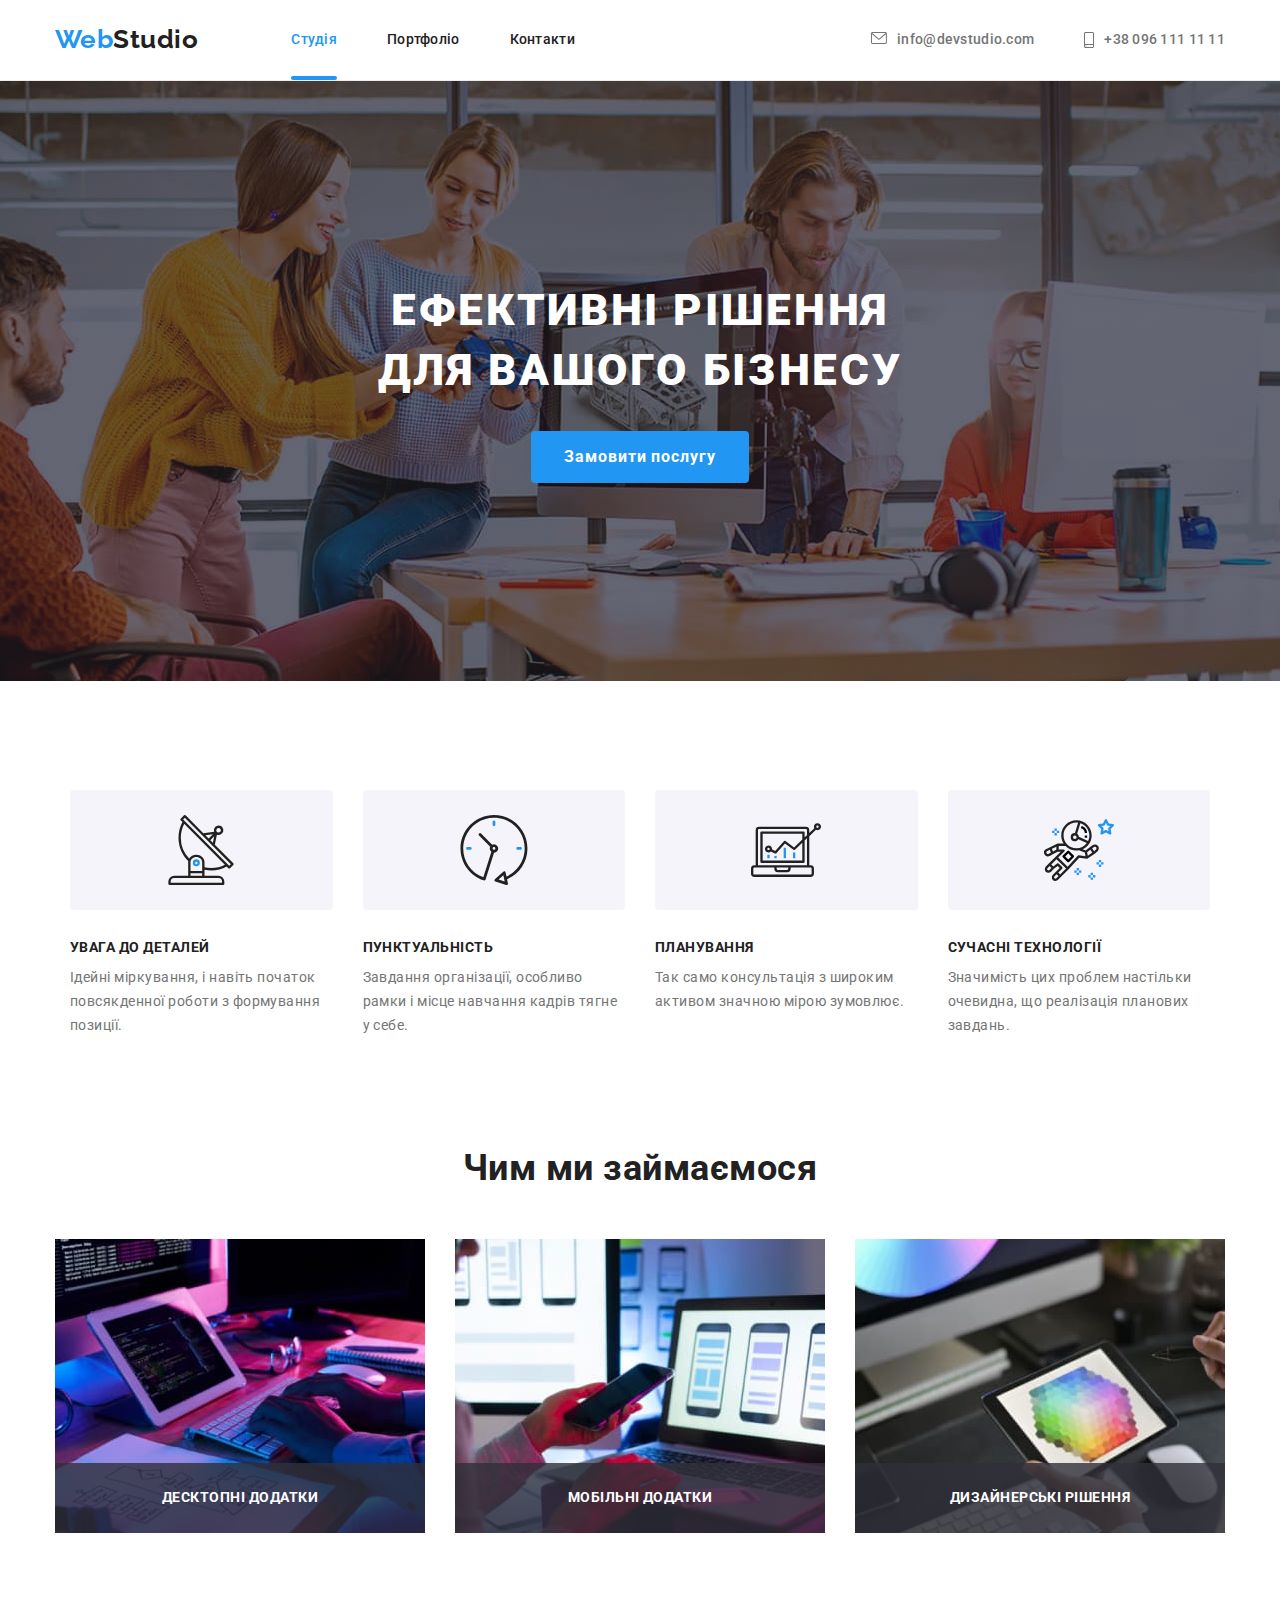
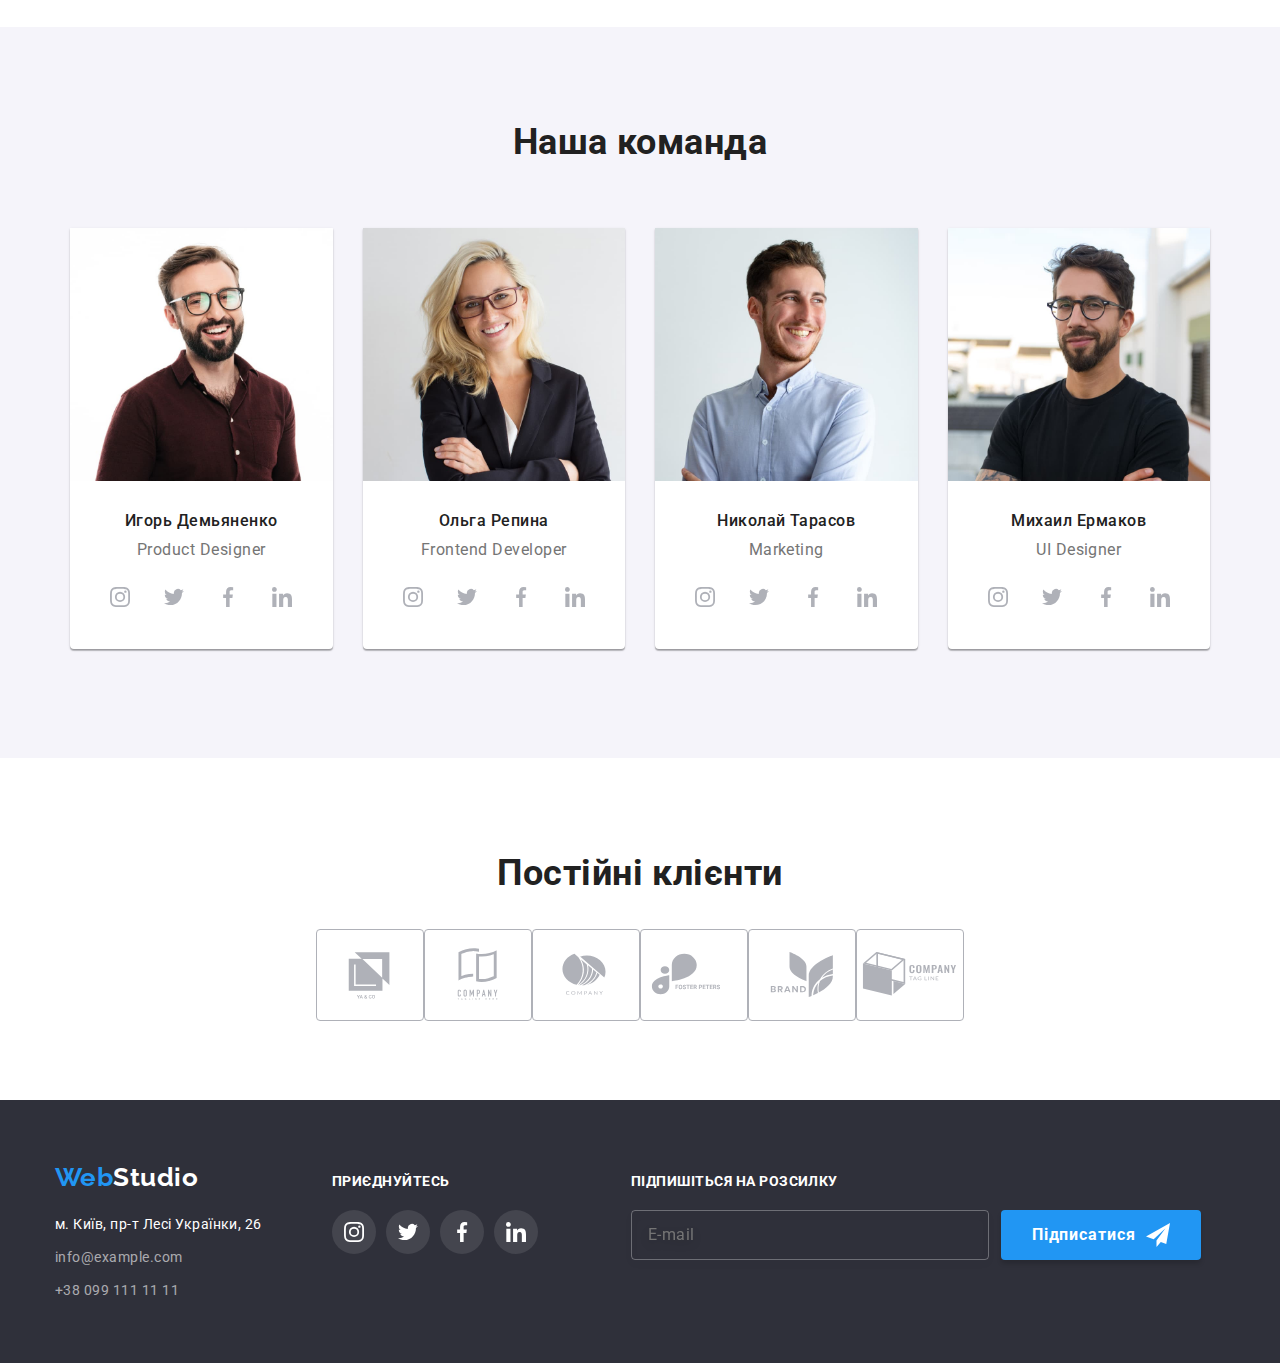
==== commit ed370df5: "fixes grammar mistake" ====
--- a/index.html
+++ b/index.html
@@ -21,7 +21,7 @@
   </head>
   <body>
     <!--Шапка-->
-    <!-- <header class="page-header">
+    <header class="page-header">
       <div class="container navigation">
         <nav class="navigation">
           <a href="./index.html" class="logo"
@@ -34,9 +34,7 @@
             <li class="navigation__item">
               <a href="./portfolio.html" class="navigation__link">Портфоліо</a>
             </li>
-            <li class="navigation__item">
-              <a href="" class="navigation__link">Контакти</a>
-            </li>
+            <li class="navigation__item"><a href="" class="navigation__link">Контакти</a></li>
           </ul>
         </nav>
 
@@ -60,20 +58,20 @@
           </li>
         </ul>
       </div>
-    </header> -->
+    </header>
 
     <main>
       <!--Герой-->
 
-      <!-- <section class="section-hero">
+      <section class="section-hero">
         <h1 class="hero-title">
           Ефективні рішення <br />
           для вашого бізнесу
         </h1>
         <button class="button" data-modal-open>Замовити послугу</button>
-      </section> -->
-
-      <!--Особенности Features-->
+      </section>
+
+      <!--Особенности-->
       <section class="section">
         <div class="features container">
           <ul class="features__list list">
@@ -130,7 +128,7 @@
                   ></use>
                 </svg>
               </div>
-              <h3 class="features__title">Сучасні техноогії</h3>
+              <h3 class="features__title">Сучасні технології</h3>
               <p class="features__text">
                 Значимість цих проблем настільки очевидна, що реалізація
                 планових завдань.
@@ -168,9 +166,7 @@
               <img src="./images/img1.jpg" alt="Игорь Демьяненко" width="270" />
               <div class="description">
                 <h3 class="description__member">Игорь Демьяненко</h3>
-                <p lang="en" class="description__occupation">
-                  Product Designer
-                </p>
+                <p lang="en" class="description__occupation">Product Designer</p>
                 <ul class="social list">
                   <li class="social__items">
                     <a href="" class="social__link">
@@ -207,9 +203,7 @@
               <img src="./images/img2.jpg" alt="Ольга Репина" width="270" />
               <div class="description">
                 <h3 class="description__member">Ольга Репина</h3>
-                <p lang="en" class="description__occupation">
-                  Frontend Developer
-                </p>
+                <p lang="en" class="description__occupation">Frontend Developer</p>
                 <ul class="social list">
                   <li class="social__items">
                     <a href="" class="social__link">
@@ -324,42 +318,42 @@
     <section class="container section-client">
       <h2 class="section-title">Постійні клієнти</h2>
       <ul class="list clients">
-        <li class="client">
+        <li class="clients__logo">
           <a href="" class="clients__link">
             <svg class="clients__image" width="106px" height="60px">
               <use href="./images/icons.svg#Logo-1"></use>
             </svg>
           </a>
         </li>
-        <li class="client">
+        <li class="clients__logo">
           <a href="" class="clients__link">
             <svg class="clients__image" width="106px" height="60px">
               <use href="./images/icons.svg#Logo-2"></use>
             </svg>
           </a>
         </li>
-        <li class="client">
+        <li class="clients__logo">
           <a href="" class="clients__link">
             <svg class="clients__image" width="106px" height="60px">
               <use href="./images/icons.svg#Logo-3"></use>
             </svg>
           </a>
         </li>
-        <li class="client">
+        <li class="clients__logo">
           <a href="" class="clients__link">
             <svg class="clients__image" width="106px" height="60px">
               <use href="./images/icons.svg#Logo-4"></use>
             </svg>
           </a>
         </li>
-        <li class="client">
+        <li class="clients__logo">
           <a href="" class="clients__link">
             <svg class="clients__image" width="106px" height="60px">
               <use href="./images/icons.svg#Logo-5"></use>
             </svg>
           </a>
         </li>
-        <li class="client">
+        <li class="clients__logo">
           <a href="" class="clients__link">
             <svg class="clients__image" width="106px" height="60px">
               <use href="./images/icons.svg#Logo-6"></use>
@@ -367,10 +361,9 @@
           </a>
         </li>
       </ul>
-    </section> -->
-    
- <!--Футер-->
-    <!-- <footer class="footer">
+    </section>
+    <!--Футер-->
+    <footer class="footer">
       <div class="container footer-items">
         <div class="contacts-list">
           <a href="./index.html" class="logo"
@@ -452,7 +445,7 @@
           </div>
         </div>
       </div>
-    </footer> -->
+    </footer>
 
     <!-- модальне вікно -->
 
@@ -549,4 +542,4 @@
     </div>
     <script src="./js/modal.js"></script>
   </body>
-</html>
+</html>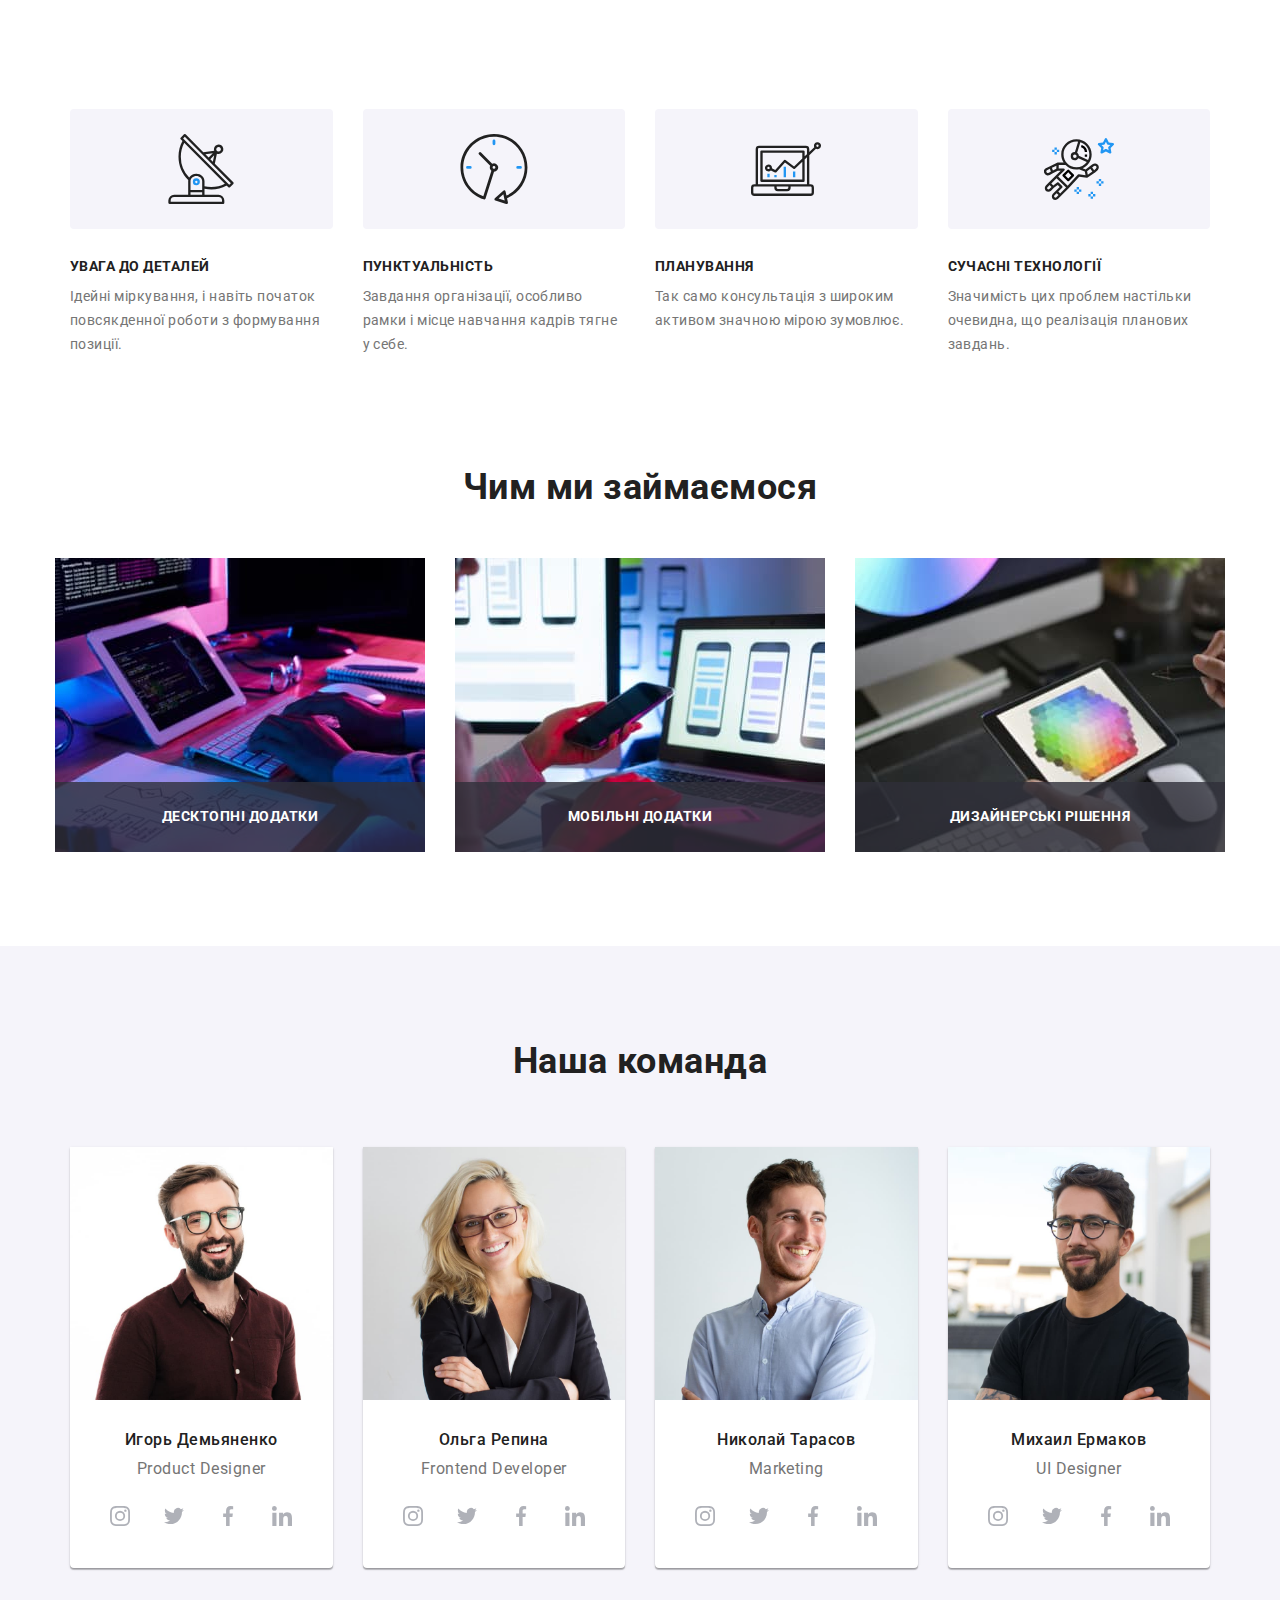
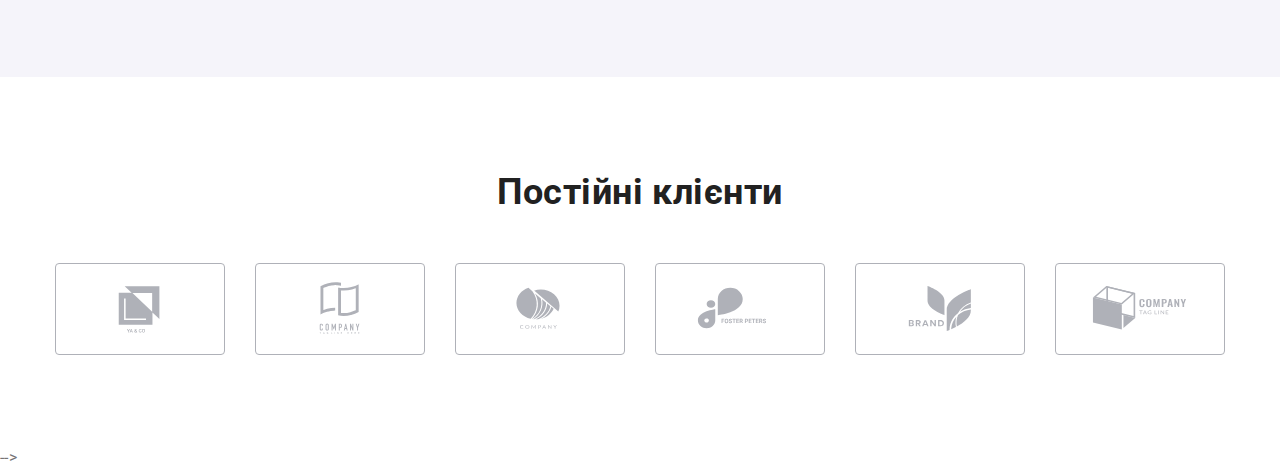
==== commit 0047cb2d: "Merge branch 'main' of https://github.com/elenasoshyna/goit-markup-hw-07" ====
--- a/index.html
+++ b/index.html
@@ -21,7 +21,7 @@
   </head>
   <body>
     <!--Шапка-->
-    <header class="page-header">
+    <!-- <header class="page-header">
       <div class="container navigation">
         <nav class="navigation">
           <a href="./index.html" class="logo"
@@ -34,7 +34,9 @@
             <li class="navigation__item">
               <a href="./portfolio.html" class="navigation__link">Портфоліо</a>
             </li>
-            <li class="navigation__item"><a href="" class="navigation__link">Контакти</a></li>
+            <li class="navigation__item">
+              <a href="" class="navigation__link">Контакти</a>
+            </li>
           </ul>
         </nav>
 
@@ -58,20 +60,20 @@
           </li>
         </ul>
       </div>
-    </header>
+    </header> -->
 
     <main>
       <!--Герой-->
 
-      <section class="section-hero">
+      <!-- <section class="section-hero">
         <h1 class="hero-title">
           Ефективні рішення <br />
           для вашого бізнесу
         </h1>
         <button class="button" data-modal-open>Замовити послугу</button>
-      </section>
-
-      <!--Особенности-->
+      </section> -->
+
+      <!--Особенности Features-->
       <section class="section">
         <div class="features container">
           <ul class="features__list list">
@@ -166,7 +168,9 @@
               <img src="./images/img1.jpg" alt="Игорь Демьяненко" width="270" />
               <div class="description">
                 <h3 class="description__member">Игорь Демьяненко</h3>
-                <p lang="en" class="description__occupation">Product Designer</p>
+                <p lang="en" class="description__occupation">
+                  Product Designer
+                </p>
                 <ul class="social list">
                   <li class="social__items">
                     <a href="" class="social__link">
@@ -203,7 +207,9 @@
               <img src="./images/img2.jpg" alt="Ольга Репина" width="270" />
               <div class="description">
                 <h3 class="description__member">Ольга Репина</h3>
-                <p lang="en" class="description__occupation">Frontend Developer</p>
+                <p lang="en" class="description__occupation">
+                  Frontend Developer
+                </p>
                 <ul class="social list">
                   <li class="social__items">
                     <a href="" class="social__link">
@@ -318,42 +324,42 @@
     <section class="container section-client">
       <h2 class="section-title">Постійні клієнти</h2>
       <ul class="list clients">
-        <li class="clients__logo">
+        <li class="client">
           <a href="" class="clients__link">
             <svg class="clients__image" width="106px" height="60px">
               <use href="./images/icons.svg#Logo-1"></use>
             </svg>
           </a>
         </li>
-        <li class="clients__logo">
+        <li class="client">
           <a href="" class="clients__link">
             <svg class="clients__image" width="106px" height="60px">
               <use href="./images/icons.svg#Logo-2"></use>
             </svg>
           </a>
         </li>
-        <li class="clients__logo">
+        <li class="client">
           <a href="" class="clients__link">
             <svg class="clients__image" width="106px" height="60px">
               <use href="./images/icons.svg#Logo-3"></use>
             </svg>
           </a>
         </li>
-        <li class="clients__logo">
+        <li class="client">
           <a href="" class="clients__link">
             <svg class="clients__image" width="106px" height="60px">
               <use href="./images/icons.svg#Logo-4"></use>
             </svg>
           </a>
         </li>
-        <li class="clients__logo">
+        <li class="client">
           <a href="" class="clients__link">
             <svg class="clients__image" width="106px" height="60px">
               <use href="./images/icons.svg#Logo-5"></use>
             </svg>
           </a>
         </li>
-        <li class="clients__logo">
+        <li class="client">
           <a href="" class="clients__link">
             <svg class="clients__image" width="106px" height="60px">
               <use href="./images/icons.svg#Logo-6"></use>
@@ -361,9 +367,10 @@
           </a>
         </li>
       </ul>
-    </section>
-    <!--Футер-->
-    <footer class="footer">
+    </section> -->
+    
+ <!--Футер-->
+    <!-- <footer class="footer">
       <div class="container footer-items">
         <div class="contacts-list">
           <a href="./index.html" class="logo"
@@ -445,7 +452,7 @@
           </div>
         </div>
       </div>
-    </footer>
+    </footer> -->
 
     <!-- модальне вікно -->
 
@@ -542,4 +549,4 @@
     </div>
     <script src="./js/modal.js"></script>
   </body>
-</html>+</html>
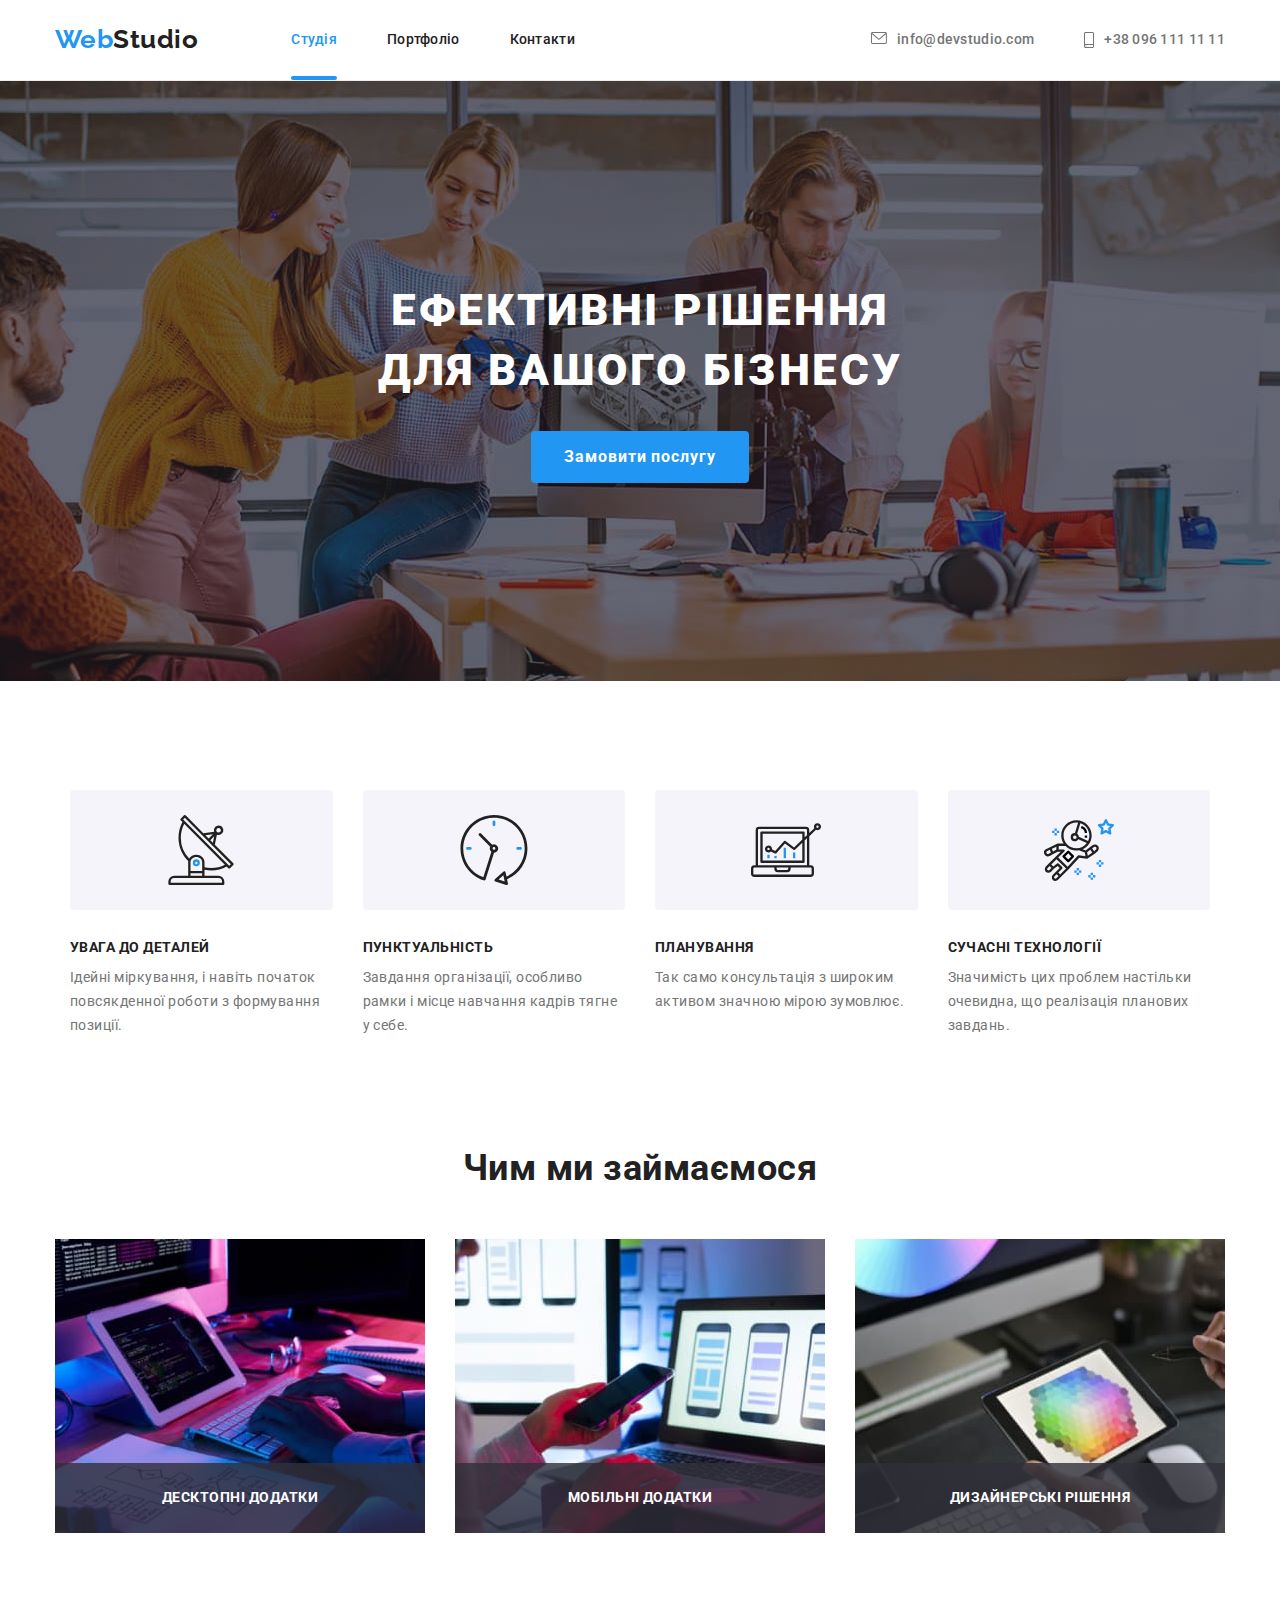
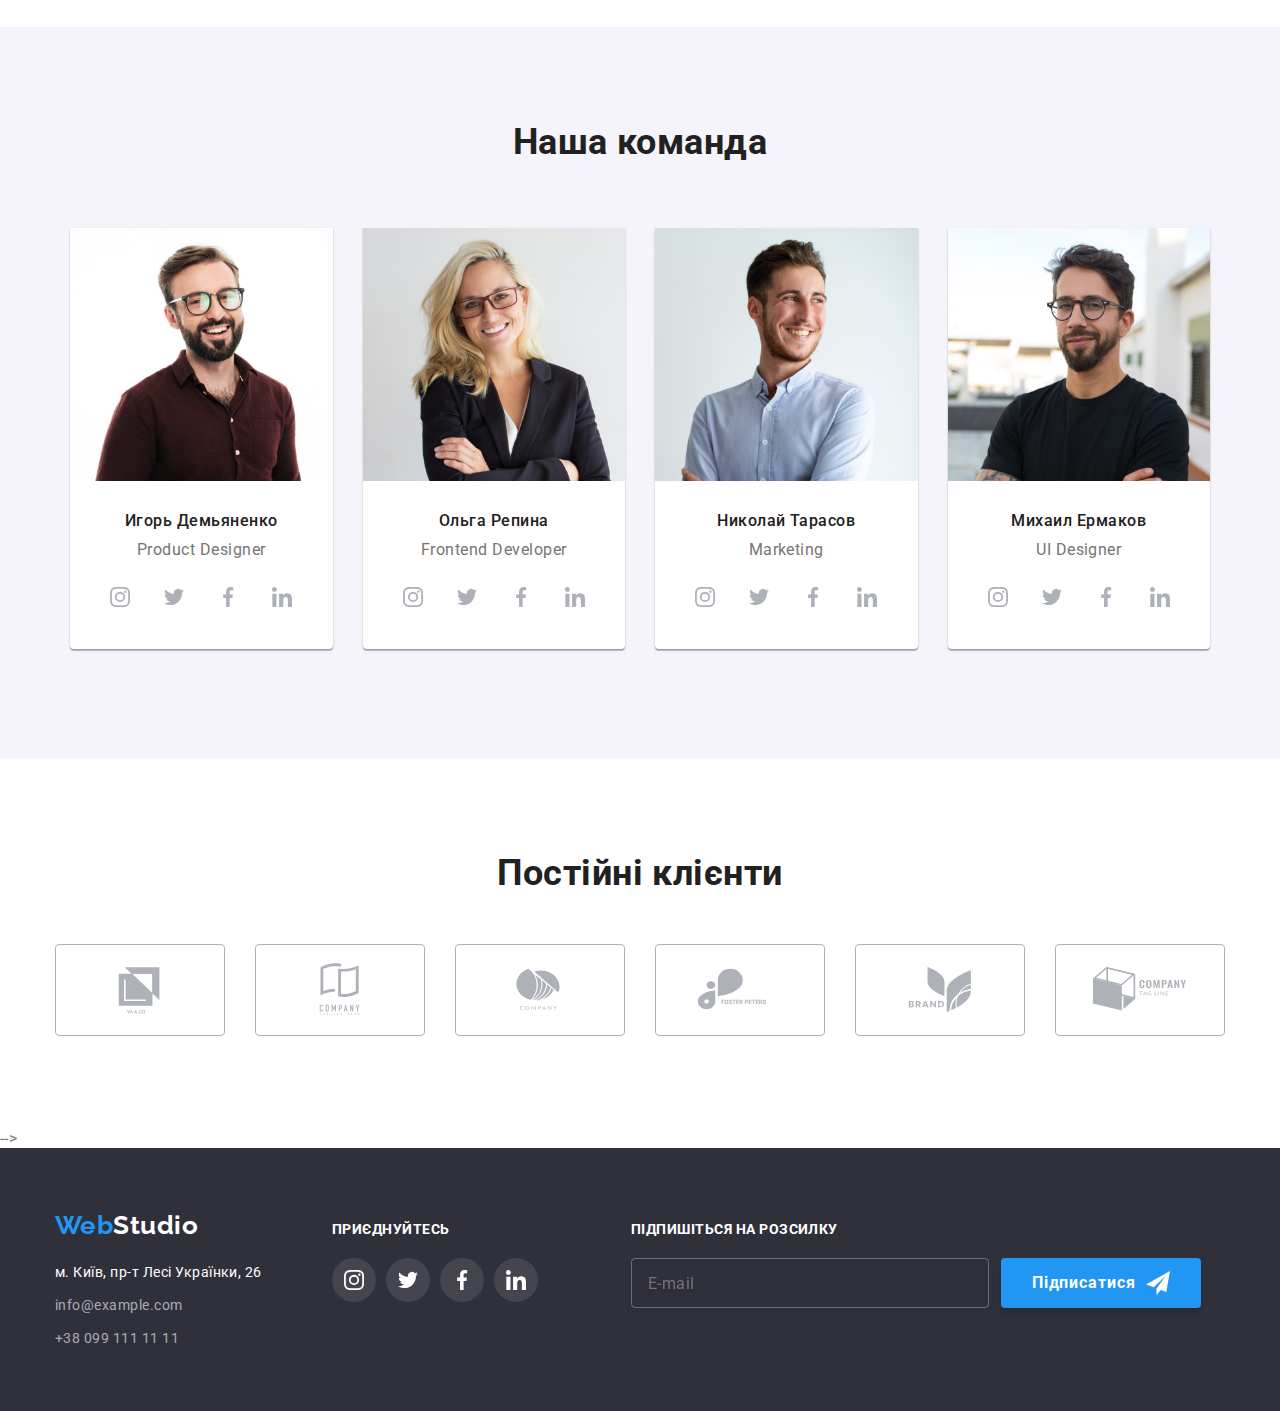
==== commit 909c5d15: "uncomments" ====
--- a/index.html
+++ b/index.html
@@ -20,8 +20,8 @@
     <link rel="stylesheet" href="./css/main.min.css" />
   </head>
   <body>
-    <!--Шапка-->
-    <!-- <header class="page-header">
+    <!-- Шапка-->
+    <header class="page-header">
       <div class="container navigation">
         <nav class="navigation">
           <a href="./index.html" class="logo"
@@ -60,18 +60,18 @@
           </li>
         </ul>
       </div>
-    </header> -->
+    </header>
 
     <main>
       <!--Герой-->
 
-      <!-- <section class="section-hero">
+      <section class="section-hero">
         <h1 class="hero-title">
           Ефективні рішення <br />
           для вашого бізнесу
         </h1>
         <button class="button" data-modal-open>Замовити послугу</button>
-      </section> -->
+      </section>
 
       <!--Особенности Features-->
       <section class="section">
@@ -370,7 +370,7 @@
     </section> -->
     
  <!--Футер-->
-    <!-- <footer class="footer">
+    <footer class="footer">
       <div class="container footer-items">
         <div class="contacts-list">
           <a href="./index.html" class="logo"
@@ -452,7 +452,7 @@
           </div>
         </div>
       </div>
-    </footer> -->
+    </footer>
 
     <!-- модальне вікно -->
 
